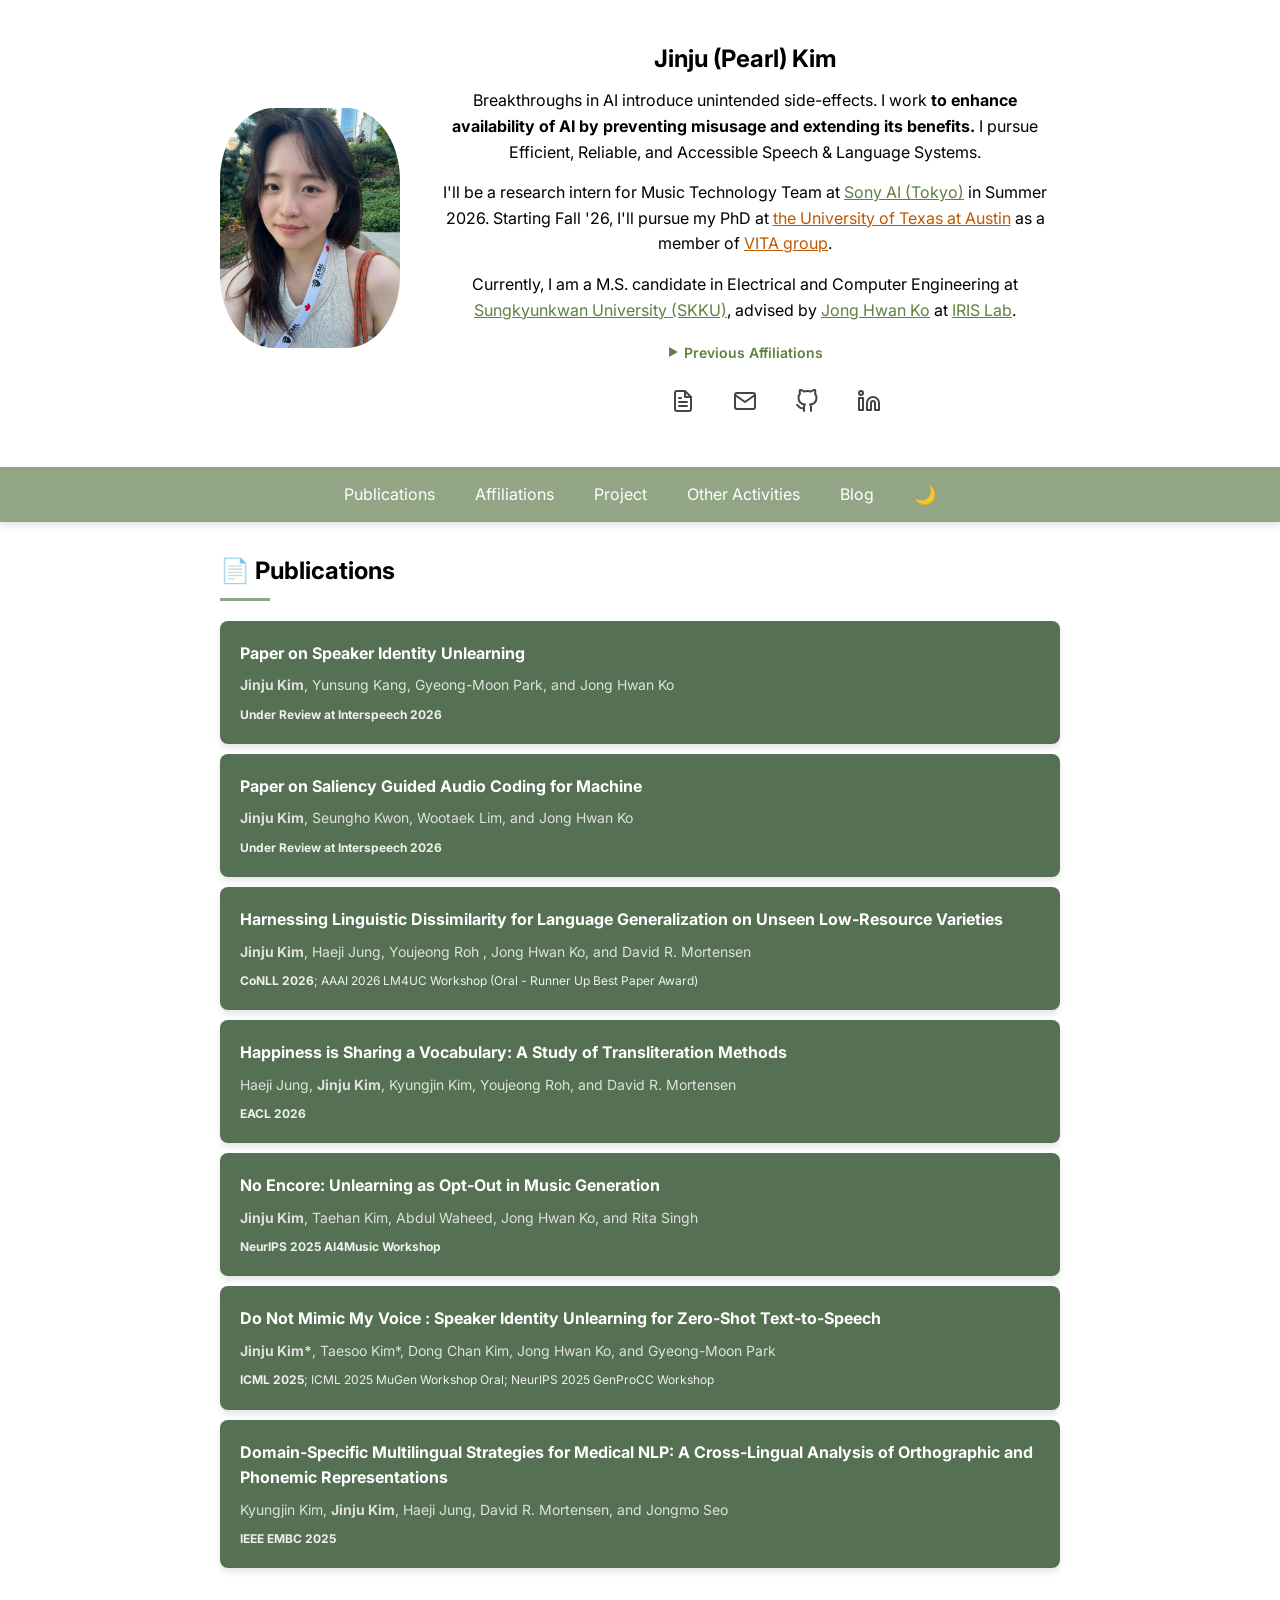
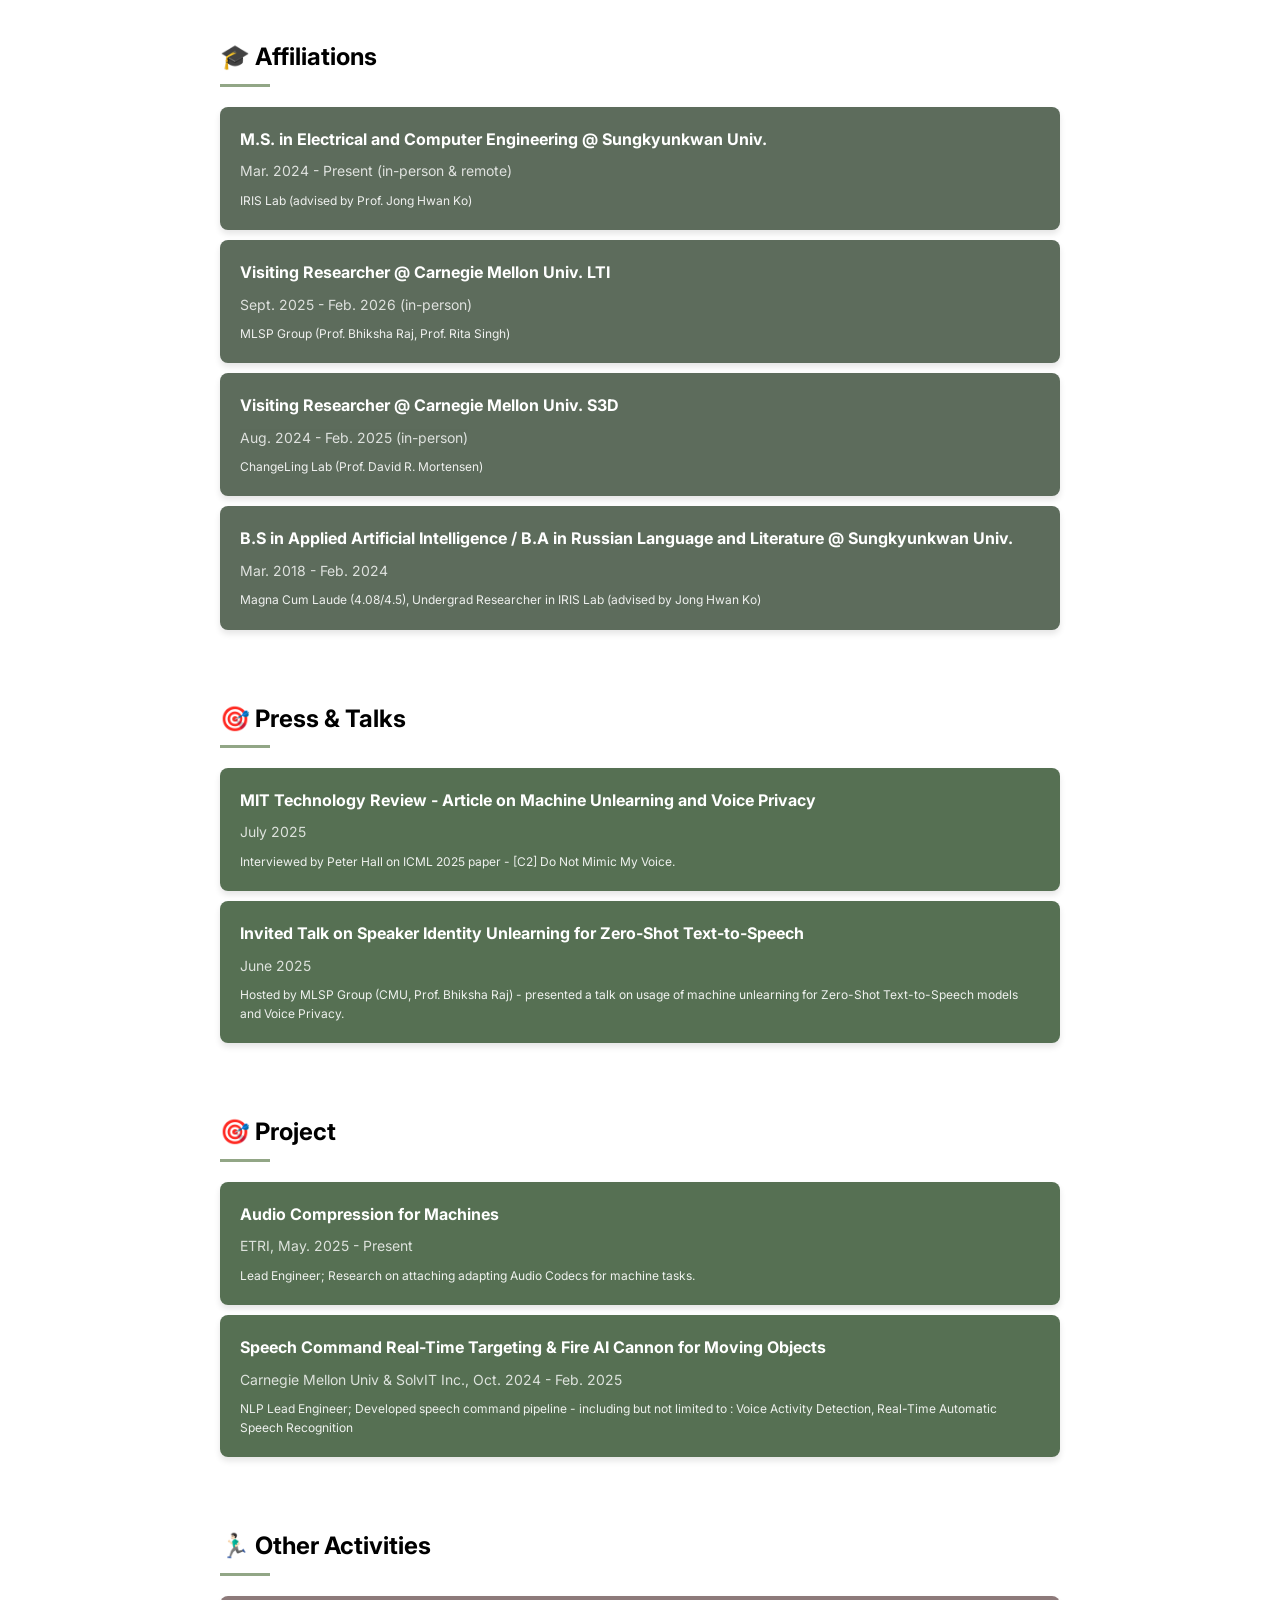
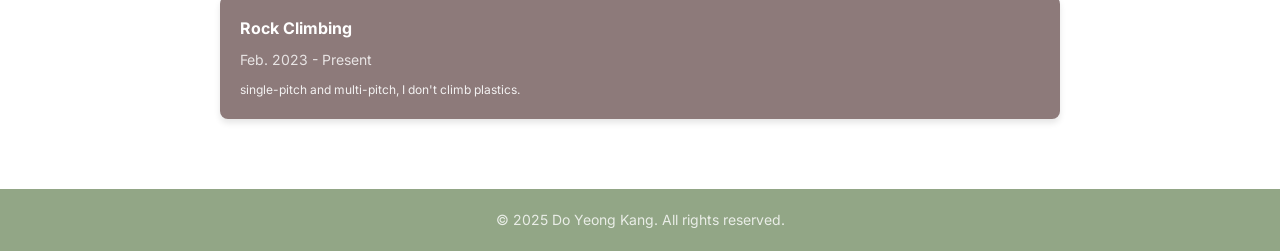
==== index.html @ 625f61c8 "Update index.html" ====
<!DOCTYPE html>
<html lang="en">
<head>
    <meta charset="UTF-8">
    <meta name="viewport" content="width=device-width, initial-scale=1.0">
    <title>Jinju (Pearl) Kim</title>
    <link rel="preconnect" href="https://fonts.googleapis.com">
    <link rel="preconnect" href="https://fonts.gstatic.com" crossorigin>
    <link href="https://fonts.googleapis.com/css2?family=Inter:wght@400;500;600;700&display=swap" rel="stylesheet">
    <style>
        :root {
            --navy: #92a686;  /* Lighter navy color */
            --light-navy: #0e330ab2;
            --lightest-navy: #8d6a2f;
            --edu-navy: #5d6c5c; /* Lighter color for education box */
            --activity-blue: #8d7a7a;  /* Different blue for Other Activities */
            --white: #ffffff;
            --black: #000000;
        }

        /* ── Dark mode overrides ── */
        body.dark {
            --white: #2d2d2c;
            --black: #e8e8e8;
            --light-navy: #c7dec4b2;
            --edu-navy: #92a686;
            --activity-blue: rgb(169, 153, 128);
        }

        body.dark .modal-content {
            background-color: #4e4a3f;
            color: #e8e8e8;
        }

        body.dark .modal-subtitle {
            color: #aaa;
        }

        body.dark .modal-body p,
        body.dark .modal-body ul,
        body.dark .modal-body li {
            color: #ccc;
        }

        body.dark .affiliations-detail p {
            color: #aaa;
        }

        body.dark .close-button {
            color: var(--navy);
        }

        body.dark .social-links a {
            color: #ccc;
        }

        /* toggle button */
        .dark-toggle {
            background: none;
            border: none;
            cursor: pointer;
            color: var(--white);
            display: flex;
            align-items: center;
            padding: 0;
            font-size: 18px;
            opacity: 0.9;
            transition: opacity 0.2s;
        }

        .dark-toggle:hover { opacity: 0.6; }

        * {
            margin: 0;
            padding: 0;
            box-sizing: border-box;
            font-family: 'Inter', 'Arial', sans-serif;
        }

        body {
            background-color: var(--white);
            color: var(--black);
            line-height: 1.6;
        }

        .container {
            max-width: 900px;
            margin: 0 auto;
            padding: 0 30px;
        }

        header {
            padding: 40px 0;
            text-align: center;
        }

        .navbar {
            background-color: var(--navy);
            position: sticky;
            top: 0;
            padding: 15px 0;
            z-index: 100;
            box-shadow: 0 4px 6px rgba(0, 0, 0, 0.1);
        }

        .navbar ul {
            display: flex;
            justify-content: center;
            align-items: center;
            list-style: none;
        }

        .navbar ul li {
            margin: 0 20px;
        }

        .navbar ul li a {
            color: var(--white);
            text-decoration: none;
            position: relative;
            transition: opacity 0.3s ease;
        }

        .navbar ul li a:hover {
            opacity: 0.8;
        }

        .navbar ul li a::after {
            content: '';
            position: absolute;
            width: 0;
            height: 2px;
            bottom: -5px;
            left: 0;
            background-color: var(--white);
            transition: width 0.3s ease;
        }

        .navbar ul li a:hover::after {
            width: 100%;
        }

        .profile {
            display: flex;
            align-items: center;
            margin-bottom: 10px;
            flex-wrap: wrap;
        }

        .highlight { color:#5E8040; font-weight:600; }

        .profile-image {
            width: 180px;
            height: 240px;
            border-radius: 30%;
            overflow: hidden;
            margin-right: 30px;
            flex-shrink: 0;
        }

        .profile-image img {
            width: 100%;
            height: 100%;
            object-fit: cover;
        }

        .profile-info {
            flex: 1;
            min-width: 300px;
            /* position: relative; */
        }

        .profile-info h1 {
            font-size: 24px;
            margin-bottom: 10px;
            color: var(--black);
        }

        /* TO: */
        .profile-info p {
            color: var(--black);
            margin-bottom: 15px;
        }

        /* ── Collapsible affiliations ── */
        .affiliations-toggle {
            display: inline-flex;
            align-items: center;
            gap: 6px;
            cursor: pointer;
            color: #5E8040;
            font-weight: 600;
            font-size: 14px;
            border: none;
            background: none;
            padding: 4px 0;
            margin-bottom: 8px;
            transition: opacity 0.2s ease;
        }

        .affiliations-toggle:hover {
            opacity: 0.7;
        }

        .affiliations-toggle .arrow {
            display: inline-block;
            font-size: 11px;
            transition: transform 0.3s ease;
        }

        .affiliations-toggle.open .arrow {
            transform: rotate(90deg);
        }

        .affiliations-detail {
            max-height: 0;
            overflow: hidden;
            transition: max-height 0.4s ease, opacity 0.3s ease;
            opacity: 0;
        }

        .affiliations-detail.open {
            max-height: 300px;
            opacity: 1;
        }

        .affiliations-detail p {
            font-size: 14px;
            color: #444;
            margin-bottom: 10px;
            padding-left: 2px;
            border-left: 3px solid var(--navy);
            padding-left: 12px;
        }

        .affiliations-detail a {
            color: #5E8040;
            text-decoration: underline;
        }

        .social-links {
            display: flex;
            gap: 20px;
            justify-content: center;
            margin-top: 12px;
        }

        .social-links a {
            color: #444;
            text-decoration: none;
            transition: all 0.2s ease;
            display: flex;
            align-items: center;
            justify-content: center;
            width: 32px;
            height: 32px;
            margin: 0 5px;
        }

        .social-links a:hover {
            color: var(--navy);
        }

        section {
            padding: 30px 0;
        }

        .section-title {
            font-size: 24px;
            margin-bottom: 30px;
            position: relative;
            text-align: left;
            color: var(--black);
        }

        .section-title::after {
            content: '';
            position: absolute;
            bottom: -10px;
            left: 3%;
            transform: translateX(-50%);
            width: 50px;
            height: 3px;
            background-color: var(--navy);
        }

        .card {
            background-color: var(--light-navy);
            border-radius: 8px;
            overflow: hidden;
            margin-bottom: 10px;
            box-shadow: 0 4px 6px rgba(0, 0, 0, 0.1);
        }

        /* Special color for Education card */
        #education .card {
            background-color: var(--edu-navy);
        }

        /* Special color for Other Activities cards */
        #activities .card {
            background-color: var(--activity-blue);
        }

        .card-content {
            padding: 20px;
            color: var(--white);
        }

        .card-title {
            font-size: 16px;
            margin-bottom: 8px;
        }

        .card-date {
            font-size: 14px;
            opacity: 0.8;
            margin-bottom: 8px;
        }

        .card-description {
            opacity: 0.9;
            font-size: 12px;
        }

        .clickable {
            cursor: pointer;
            transition: transform 0.3s ease;
        }

        .clickable:hover {
            transform: translateY(-3px);
        }

        /* Modal styles */
        .modal {
            display: none;
            position: fixed;
            top: 0;
            left: 0;
            width: 100%;
            height: 100%;
            background-color: rgba(0, 0, 0, 0.7);
            z-index: 1000;
            overflow-y: auto;
        }

        .modal-content {
            background-color: var(--white);
            margin: 50px auto;
            padding: 30px;
            width: 90%;
            max-width: 800px;
            border-radius: 8px;
            position: relative;
            color: var(--black);
            box-shadow: 0 10px 25px rgba(0, 0, 0, 0.2);
        }

        .close-button {
            position: absolute;
            top: 20px;
            right: 20px;
            font-size: 24px;
            color: var(--navy);
            background: none;
            border: none;
            cursor: pointer;
        }

        .modal-header {
            margin-bottom: 20px;
        }

        .modal-title {
            font-size: 20px;
            margin-bottom: 10px;
            color: var(--navy);
        }

        .modal-subtitle {
            color: var(--black);
            opacity: 0.7;
            font-size: 14px;
        }

        .modal-body {
            color: var(--black);
        }

        .modal-body h3 {
            color: var(--navy);
            margin: 20px 0 10px;
        }

        .modal-body p {
            margin-bottom: 15px;
        }

        .modal-body ul {
            margin-left: 20px;
            margin-bottom: 15px;
        }

        .modal-body a {
            color: var(--navy);
            text-decoration: underline;
        }

        .btn {
            display: inline-block;
            background-color: var(--navy);
            color: var(--white);
            padding: 8px 16px;
            margin-right: 10px;
            border-radius: 4px;
            text-decoration: none;
            transition: background-color 0.3s;
        }
        
        .btn:hover {
            background-color: var(--light-navy);
        }

        footer {
            background-color: var(--navy);
            padding: 20px 0;
            text-align: center;
            margin-top: 30px;
            color: var(--white);
        }

        .copyright {
            opacity: 0.8;
            font-size: 14px;
        }

        @media screen and (max-width: 768px) {
            .profile {
                flex-direction: column;
                align-items: center;
                text-align: center;
            }
            
            .profile-image {
                margin-right: 0;
                margin-bottom: 20px;
            }
            
            .social-links {
                position: static;
                margin-top: 15px;
            }
            
            .profile-info p {
                padding-bottom: 0;
            }
        }
    </style>
</head>
<body>
    <header>
        <div class="container">
            <div class="profile">
                <div class="profile-image">
                    <img src="images/profile_img.jpg" alt="Profile Photo">
                </div>
                <div class="profile-info">
                    <h1>Jinju (Pearl) Kim</h1>
                    
                    <p>
                        Breakthroughs in AI introduce unintended side-effects. I work <strong>to enhance availability of AI by preventing misusage and extending its benefits.</strong> I pursue Efficient, Reliable, and Accessible Speech & Language Systems. 
                    </p>
                    <p>
                        I'll be a research intern for Music Technology Team
                        at <a href="https://ai.sony/" target="_blank" style="color: #5E8040; text-decoration: underline;">Sony AI (Tokyo)</a> in Summer 2026.
                        Starting Fall '26, I'll pursue my PhD at <a href="https://www.utexas.edu/" target="_blank" style="color: #BF5700; text-decoration: underline;">the University of Texas at Austin</a> as a member of <a href="https://www.vita-group.space/" target="_blank" style="color: #BF5700; text-decoration: underline;">VITA group</a>.
                    </p>
                    <p>
                        Currently, I am a M.S. candidate in Electrical and Computer Engineering at
                        <a href="https://www.skku.edu/" target="_blank" style="color: #5E8040; text-decoration: underline;">Sungkyunkwan University (SKKU)</a>,
                        advised by <a href="https://iris.skku.edu/professor/" target="_blank" style="color: #5E8040; text-decoration: underline;">Jong Hwan Ko</a>
                        at <a href="https://iris.skku.edu/" target="_blank" style="color: #5E8040; text-decoration: underline;">IRIS Lab</a>.
                        
                    </p>

                    <!-- Collapsible previous affiliations -->
                    <button class="affiliations-toggle" onclick="toggleAffiliations()">
                        <span class="arrow">▶</span> Previous Affiliations
                    </button>
                    <div class="affiliations-detail" id="affiliations-detail">
                        <p>
                            I was a visiting researcher at <a href="https://www.lti.cs.cmu.edu/" target="_blank" style="color: #5E8040; text-decoration: underline;">Carnegie Mellon University (CMU) LTI</a> advised by <a href="https://www.lti.cs.cmu.edu/people/faculty/raj-bhiksha.html" target="_blank" style="color: #5E8040; text-decoration: underline;">Bhiksha Raj</a> and <a href="http://ayesha.lti.cs.cmu.edu/mlsp/people/rsingh/index.html" target="_blank" style="color: #5E8040; text-decoration: underline;">Rita Singh</a> with the <a href="https://cmu-mlsp.github.io/team/" target="_blank" style="color: #5E8040; text-decoration: underline;">MLSP Group</a>.
                            I have also collaborated with <a href="https://www.cs.cmu.edu/~dmortens/" target="_blank" style="color: #5E8040; text-decoration: underline;"> David R. Mortensen.
                        </p>
                    </div>


                    <!-- <p>Hello, I am a visiting researcher at <a href="https://www.lti.cs.cmu.edu/" target="_blank" style="color: #5E8040; text-decoration: underline;">Carnegie Mellon University (CMU) LTI</a> advised by <a href="https://www.lti.cs.cmu.edu/people/faculty/raj-bhiksha.html" target="_blank" style="color: #5E8040; text-decoration: underline;">Bhiksha Raj</a> and <a href="http://ayesha.lti.cs.cmu.edu/mlsp/people/rsingh/index.html" target="_blank" style="color: #5E8040; text-decoration: underline;">Rita Singh</a> with the <a href="https://cmu-mlsp.github.io/team/" target="_blank" style="color: #5E8040; text-decoration: underline;">MLSP Group</a>.
                        I'm also an M.S. candidate in Electrical and Computer Engineering at Sungkyunkwan University (SKKU), advised by <a href="https://iris.skku.edu/professor/" target="_blank" style="color: #5E8040; text-decoration: underline;">Jong Hwan Ko</a> at <a href="https://iris.skku.edu/" target="_blank" style="color: #5E8040; text-decoration: underline;">IRIS Lab</a>.
                    </p>
                    <p>
                        Breakthroughs in AI introduce unintended side-effects. I enter the stage here, <strong>to enhance availability of AI by preventing misusage and extending its benefits for under-served communities.</strong> I pursue Efficient, Reliable, and Accessible Speech & Language Systems.
                        Feel free to contact me for collaborative works. -->
                        <!-- to respect and reflect human diversity -->
                    <!-- </p> -->
                    <div class="social-links">
                        <a href="/files/JinjuKim_CV_Jan.pdf" title="CV">
                            <svg xmlns="http://www.w3.org/2000/svg" width="24" height="24" viewBox="0 0 24 24" fill="none" stroke="currentColor" stroke-width="2" stroke-linecap="round" stroke-linejoin="round"><path d="M14 2H6a2 2 0 0 0-2 2v16a2 2 0 0 0 2 2h12a2 2 0 0 0 2-2V8z"></path><polyline points="14 2 14 8 20 8"></polyline><line x1="16" y1="13" x2="8" y2="13"></line><line x1="16" y1="17" x2="8" y2="17"></line><polyline points="10 9 9 9 8 9"></polyline></svg>
                        </a>
                        <a href="mailto:perla0328@g.skku.edu" title="Email">
                            <svg xmlns="http://www.w3.org/2000/svg" width="24" height="24" viewBox="0 0 24 24" fill="none" stroke="currentColor" stroke-width="2" stroke-linecap="round" stroke-linejoin="round"><path d="M4 4h16c1.1 0 2 .9 2 2v12c0 1.1-.9 2-2 2H4c-1.1 0-2-.9-2-2V6c0-1.1.9-2 2-2z"></path><polyline points="22,6 12,13 2,6"></polyline></svg>
                        </a>
                        <a href="https://github.com/mokcho" title="GitHub">
                            <svg xmlns="http://www.w3.org/2000/svg" width="24" height="24" viewBox="0 0 24 24" fill="none" stroke="currentColor" stroke-width="2" stroke-linecap="round" stroke-linejoin="round"><path d="M9 19c-5 1.5-5-2.5-7-3m14 6v-3.87a3.37 3.37 0 0 0-.94-2.61c3.14-.35 6.44-1.54 6.44-7A5.44 5.44 0 0 0 20 4.77 5.07 5.07 0 0 0 19.91 1S18.73.65 16 2.48a13.38 13.38 0 0 0-7 0C6.27.65 5.09 1 5.09 1A5.07 5.07 0 0 0 5 4.77a5.44 5.44 0 0 0-1.5 3.78c0 5.42 3.3 6.61 6.44 7A3.37 3.37 0 0 0 9 18.13V22"></path></svg>
                        </a>
                        <a href="https://www.linkedin.com/in/perla0328/" title="LinkedIn">
                            <svg xmlns="http://www.w3.org/2000/svg" width="24" height="24" viewBox="0 0 24 24" fill="none" stroke="currentColor" stroke-width="2" stroke-linecap="round" stroke-linejoin="round"><path d="M16 8a6 6 0 0 1 6 6v7h-4v-7a2 2 0 0 0-2-2 2 2 0 0 0-2 2v7h-4v-7a6 6 0 0 1 6-6z"></path><rect x="2" y="9" width="4" height="12"></rect><circle cx="4" cy="4" r="2"></circle></svg>
                        </a>
                    </div>
                </div>
            </div>
        </div>
    </header>

    <script>
        function toggleAffiliations() {
            const detail = document.getElementById('affiliations-detail');
            const toggle = document.querySelector('.affiliations-toggle');
            detail.classList.toggle('open');
            toggle.classList.toggle('open');
        }
    </script>

    <nav class="navbar">
        <div class="container">
            <ul>
                <li><a href="#publication">Publications</a></li>
                <li><a href="#education">Affiliations</a></li>
                <li><a href="#project">Project</a></li>
                <li><a href="#activities">Other Activities</a></li>
                <li><a href="blog/index.html">Blog</a></li>
                <li>
                    <button class="dark-toggle" id="dark-toggle" title="Toggle dark mode" onclick="toggleDark()">🌙</button>
                </li>
            </ul>
        </div>
    </nav>

    <section id="publication">
        <div class="container">
            <h2 class="section-title">📄 Publications</h2>
            <div class="card clickable" onclick="openModal('pub7')">
                <div class="card-content">
                    <h3 class="card-title">Paper on Speaker Identity Unlearning</h3>
                    <div class="card-date"><strong>Jinju Kim</strong>, Yunsung Kang, Gyeong-Moon Park, and Jong Hwan Ko</div>
                    <p class="card-description"><strong>Under Review at Interspeech 2026</strong></p>
                </div>
            </div>

            <div class="card clickable" onclick="openModal('pub6')">
                <div class="card-content">
                    <h3 class="card-title">Paper on Saliency Guided Audio Coding for Machine</h3>
                    <div class="card-date"><strong>Jinju Kim</strong>, Seungho Kwon, Wootaek Lim, and Jong Hwan Ko</div>
                    <p class="card-description"><strong>Under Review at Interspeech 2026</strong></p>
                </div>
            </div>
            <div class="card clickable" onclick="openModal('pub4')">
                <div class="card-content">
                    <h3 class="card-title">Harnessing Linguistic Dissimilarity for Language Generalization on Unseen Low-Resource Varieties</h3>
                    <div class="card-date"><strong>Jinju Kim</strong>, Haeji Jung, Youjeong Roh , Jong Hwan Ko, and David R. Mortensen</div>
                    <p class="card-description"><strong>CoNLL 2026</strong>; AAAI 2026 LM4UC Workshop (Oral - Runner Up Best Paper Award)</p>
                </div>
            </div>
            <div class="card clickable" onclick="openModal('pub3')">
                <div class="card-content">
                    <h3 class="card-title">Happiness is Sharing a Vocabulary: A Study of Transliteration Methods</h3>
                    <div class="card-date">Haeji Jung, <strong>Jinju Kim</strong>, Kyungjin Kim, Youjeong Roh, and David R. Mortensen</div>
                    <p class="card-description"><strong>EACL 2026</strong></p>
                </div>
            </div>
            <div class="card clickable" onclick="openModal('pub5')">
                <div class="card-content">
                    <h3 class="card-title">No Encore: Unlearning as Opt-Out in Music Generation</h3>
                    <div class="card-date"><strong>Jinju Kim</strong>, Taehan Kim, Abdul Waheed, Jong Hwan Ko, and Rita Singh</div>
                    <p class="card-description"><strong>NeurIPS 2025 AI4Music Workshop</strong></p>
                    <!-- <p class="card-description">Work on investigating machine unlearning for text-to-music generation as a mechanism for opt-out, aimed at protecting against unauthorized exploitation in music AI.</p> -->
                </div>
            </div>
            <div class="card clickable" onclick="openModal('pub2')">
                <div class="card-content">
                    <h3 class="card-title">Do Not Mimic My Voice : Speaker Identity Unlearning for Zero-Shot Text-to-Speech</h3>
                    <div class="card-date"><strong>Jinju Kim*</strong>, Taesoo Kim*, Dong Chan Kim, Jong Hwan Ko, and Gyeong-Moon Park</div>
                    <p class="card-description"><strong>ICML 2025</strong>; ICML 2025 MuGen Workshop Oral; NeurIPS 2025 GenProCC Workshop</p>
                    <!-- <p class="card-description">First work on applying Machine Unlearning to Speech Synthesis - defined Speaker Identity Unlearning,  -->
                        <!-- proposed novel framework and metric : Teacher-Guided Unlerning and spk-ZRF with extensive experiments.</p> -->
                </div>
            </div>
            <div class="card clickable" onclick="openModal('pub1')">
                <div class="card-content">
                    <h3 class="card-title">Domain-Specific Multilingual Strategies for Medical NLP: A Cross-Lingual Analysis of Orthographic and Phonemic Representations</h3>
                    <div class="card-date">Kyungjin Kim, <strong>Jinju Kim</strong>, Haeji Jung, David R. Mortensen, and Jongmo Seo</div>
                    <p class="card-description"><strong>IEEE EMBC 2025</strong></p>
                    <!-- <p class="card-description">Analysis on different phonemic representations on Multilingual NLP</p> -->
                </div>
            </div>
        </div>

    </section>

    <section id="education">
        <div class="container">
            <h2 class="section-title">🎓 Affiliations</h2>
            <div class="card">
                <div class="card-content">
                    <h3 class="card-title">M.S. in Electrical and Computer Engineering @ Sungkyunkwan Univ.</h3>
                    <div class="card-date">Mar. 2024 - Present (in-person & remote)</div>
                    <p class="card-description">IRIS Lab (advised by Prof. Jong Hwan Ko)</p>
                </div>
            </div>
            <div class="card">
                <div class="card-content">
                    <h3 class="card-title">Visiting Researcher @ Carnegie Mellon Univ. LTI</h3>
                    <div class="card-date">Sept. 2025 - Feb. 2026 (in-person)</div>
                    <p class="card-description">MLSP Group (Prof. Bhiksha Raj, Prof. Rita Singh)</p>
                </div>
            </div>
            <div class="card">
                <div class="card-content">
                    <h3 class="card-title">Visiting Researcher @ Carnegie Mellon Univ. S3D</h3>
                    <div class="card-date">Aug. 2024 - Feb. 2025 (in-person)</div>
                    <p class="card-description">ChangeLing Lab (Prof. David R. Mortensen)</p>
                </div>
            </div>
            <div class="card">
                <div class="card-content">
                    <h3 class="card-title">B.S in Applied Artificial Intelligence / B.A in Russian Language and Literature @ Sungkyunkwan Univ.</h3>
                    <div class="card-date">Mar. 2018 - Feb. 2024</div>
                    <p class="card-description">Magna Cum Laude (4.08/4.5), Undergrad Researcher in IRIS Lab (advised by Jong Hwan Ko)</p>
                </div>
            </div>
        </div>
    </section>

        <section id="press">
        <div class="container">
            <h2 class="section-title">🎯 Press & Talks</h2>
            <div class="card clickable" onclick="openModal('press1')">
                <div class="card-content">
                    <h3 class="card-title">MIT Technology Review - Article on Machine Unlearning and Voice Privacy</h3>
                    <div class="card-date">July 2025</div>
                    <p class="card-description">Interviewed by Peter Hall on ICML 2025 paper - [C2] Do Not Mimic My Voice.</p>
                </div>
            </div>
            <div class="card clickable" onclick="openModal('talk1')">
                <div class="card-content">
                    <h3 class="card-title">Invited Talk on Speaker Identity Unlearning for Zero-Shot Text-to-Speech</h3>
                    <div class="card-date">June 2025</div>
                    <p class="card-description">Hosted by MLSP Group (CMU, Prof. Bhiksha Raj) - presented a talk on usage of machine unlearning for Zero-Shot Text-to-Speech models and Voice Privacy.</p>
                </div>
            </div>
        </div>
    </section>
    

    <section id="project">
        <div class="container">
            <h2 class="section-title">🎯 Project</h2>
            <div class="card clickable" onclick="openModal('proj2')">
                <div class="card-content">
                    <h3 class="card-title">Audio Compression for Machines</h3>
                    <div class="card-date">ETRI, May. 2025 - Present</div>
                    <p class="card-description">Lead Engineer; Research on attaching adapting Audio Codecs for machine tasks.</p>
                </div>
            </div>
            <div class="card clickable" onclick="openModal('proj1')">
                <div class="card-content">
                    <h3 class="card-title">Speech Command Real-Time Targeting & Fire AI Cannon for Moving Objects</h3>
                    <div class="card-date">Carnegie Mellon Univ & SolvIT Inc., Oct. 2024 - Feb. 2025</div>
                    <p class="card-description">NLP Lead Engineer; Developed speech command pipeline - including but not limited to : Voice Activity Detection, Real-Time Automatic Speech Recognition</p>
                </div>
            </div>
        </div>
    </section>

    <section id="activities">
        <div class="container">
            <h2 class="section-title">🏃🏻‍♂️ Other Activities</h2>
            <div class="card">
                <div class="card-content">
                    <h3 class="card-title">Rock Climbing</h3>
                    <div class="card-date">Feb. 2023 - Present</div>
                    <p class="card-description">single-pitch and multi-pitch, I don't climb plastics.</p>
                </div>
            </div>
        </div>
    </section>

    <!-- Modal windows for details -->
    <div id="pub7Modal" class="modal">
        <div class="modal-content">
            <button class="close-button" onclick="closeModal('pub7')">×</button>
            <div class="modal-header">
                <h2 class="modal-title">(Under Review)</h2>
                <div class="modal-subtitle">Under Review</div>
            </div>
            <div class="modal-body">
                <h3>Authors</h3>
                <p><span class="highlight">Jinju Kim</span>, Yunsung Kang, Gyeong-Moon Park, Jong Hwan Ko</p>
                
                <h3>Abstract</h3>
                <p>to be updated</p>
                <h3>Keywords</h3>
                <p>to be updated</p>
                
                <!-- <h3>Links</h3>
                <p>
                    <a href="https://openreview.net/forum?id=FQFuCu24D6#discussion" target="_blank">OpenReview (AAAI LM4UC Oral)</a> |
                </p> -->
            </div>
        </div>
    </div>
     <div id="pub6Modal" class="modal">
        <div class="modal-content">
            <button class="close-button" onclick="closeModal('pub6')">×</button>
            <div class="modal-header">
                <h2 class="modal-title">(Under Review)</h2>
                <div class="modal-subtitle">Under Review</div>
            </div>
            <div class="modal-body">
                <h3>Authors</h3>
                <p><span class="highlight">Jinju Kim</span>, Seungho Kwon, Wootaek Lim, Jong Hwan Ko</p>
                
                <h3>Abstract</h3>
                <p>to be updated</p>
                <h3>Keywords</h3>
                <p>to be updated</p>
                
                <!-- <h3>Links</h3>
                <p>
                    <a href="https://openreview.net/forum?id=FQFuCu24D6#discussion" target="_blank">OpenReview (AAAI LM4UC Oral)</a> |
                </p> -->
            </div>
        </div>
    </div>
    <div id="pub4Modal" class="modal">
        <div class="modal-content">
            <button class="close-button" onclick="closeModal('pub4')">×</button>
            <div class="modal-header">
                <h2 class="modal-title">Harnessing Linguistic Dissimilarity for Language Generalization on Unseen Low-Resource Varieties</h2>
                <div class="modal-subtitle">Under Review, AAAI 2026 LM4UC (Oral, Runner up Best Paper Award)</div>
            </div>
            <div class="modal-body">
                <h3>Authors</h3>
                <p><span class="highlight">Jinju Kim</span>, Haeji Jung, Youjeong Roh, Jong Hwan Ko, and David R. Mortensen</p>
                
                <h3>Abstract</h3>
                <p>Despite the fact that much communication takes place in them, low-resource language varieties used in specific regions or by specific groups remain neglected in the development of Multilingual Language Models. A great deal of cross-lingual research focuses on inter-lingual language transfer which strives to align allied varieties and minimize differences between them. However, for low-resource varieties, linguistic dissimilarity is also an important cue allowing generalization to unseen varieties. Unlike prior approaches, we propose a two-stage Language Generalization framework that focuses on capturing variety-specific cues while also exploiting rich overlap offered by high-resource source variety. First, we propose TOPPing, a source-selection method specifically designed for low-resource varieties. Second, we suggest a lightweight VAÇAÍ-Bowl architecture that learns variety-specific attributes with one branch while a parallel branch captures variety-invariant attributes using adversarial training. We evaluate our framework on structural prediction tasks as proxy for performance on other downstream tasks. Using VAÇAÍ-Bowl with TOPPing yields an average 54.62% improvement in the dependency parsing task, which serves as a proxy for performance on other downstream tasks across 10 low-resource varieties.</p>

                <h3>Keywords</h3>
                <p>to be updated</p>
                
                <h3>Links</h3>
                <p>
                    <a href="https://openreview.net/forum?id=FQFuCu24D6#discussion" target="_blank">OpenReview (AAAI LM4UC Oral)</a> |
                </p>
            </div>
        </div>
    </div>
    <div id="pub3Modal" class="modal">
        <div class="modal-content">
            <button class="close-button" onclick="closeModal('pub3')">×</button>
            <div class="modal-header">
                <h2 class="modal-title">Happiness is Sharing a Vocabulary: A Study of Transliteration Methods</h2>
                <div class="modal-subtitle">EACL 2026</div>
            </div>
            <div class="modal-body">
                <h3>Authors</h3>
                <p>Haeji Jung, <span class="highlight">Jinju Kim</span>, Kyungjin Kim, Youjeong Roh, and David R. Mortensen</p>
                
                <h3>Abstract</h3>
                <p>Transliteration has emerged as a promising means to bridge the gap between various languages in multilingual NLP, showing promising results especially for languages using nonLatin scripts. We investigate the degree to which shared script, overlapping token vocabularies, and shared phonology contribute to performance of multilingual models. To this end, we conduct controlled experiments using three kinds of transliteration (romanization, phonemic transcription, and substitution ciphers) as well as orthography. We evaluate each model on two downstream tasks—named entity recognition (NER) and natural language inference (NLI)—and find that romanization significantly outperforms other input types in 7 out of 8 evaluation settings, largely consistent with our hypothesis that it is the most effective approach. We further analyze how each factor contributed to the success, and suggest that having longer (subword) tokens shared with pre-trained languages leads to better utilization of the model</p>

                <h3>Keywords</h3>
                <p>Transliteration, Tokens, Phonemics</p>
                
                <h3>Links</h3>
                <p>
                    <a href="https://arxiv.org/abs/2510.10827" target="_blank">arxiv</a> |
                </p>
            </div>
        </div>
    </div>

        <div id="pub2Modal" class="modal">
        <div class="modal-content">
            <button class="close-button" onclick="closeModal('pub2')">×</button>
            <div class="modal-header">
                <h2 class="modal-title">Do Not Mimic My Voice : Speaker Identity Unlearning for Zero-Shot Text-to-Speech</h2>
                <div class="modal-subtitle">ICML 2025</div>
            </div>
            <div class="modal-body">
                <h3>Authors</h3>
                <p><span class="highlight">Jinju Kim*</span>, Taesoo Kim*, Dong Chan Kim, Jong Hwan Ko, and Gyeong-Moon Park</p>
                
                <h3>Abstract</h3>
                <p>The rapid advancement of Zero-Shot Text-to-Speech (ZS-TTS) technology has enabled high-fidelity voice synthesis from minimal audio cues, raising significant privacy and ethical concerns. Despite the threats to voice privacy, research to selectively remove the knowledge to replicate unwanted individual voices from pre-trained model parameters has not been explored. In this paper, we address the new challenge of speaker identity unlearning for ZS-TTS systems. To meet this goal, we propose the first machine unlearning frameworks for ZS-TTS, especially Teacher-Guided Unlearning (TGU), designed to ensure the model forgets designated speaker identities while retaining its ability to generate accurate speech for other speakers. Our proposed methods incorporate randomness to prevent consistent replication of forget speakers' voices, assuring unlearned identities remain untraceable. Additionally, we propose a new evaluation metric, speaker-Zero Retrain Forgetting (spk-ZRF). This assesses the model's ability to disregard prompts associated with forgotten speakers, effectively neutralizing its knowledge of these voices. The experiments conducted on the state-of-the-art model demonstrate that TGU prevents the model from replicating forget speakers' voices while maintaining high quality for other speakers.The demo is available at https://speechunlearn.github.io/ .</p>
                
                <h3>Keywords</h3>
                <p>Machine Unlearning, Generative Unlearning, Voice Privacy, Zero-Shot Text-to-Speech</p>
                
                <h3>Links</h3>
                <p>
                    <a href="https://openreview.net/forum?id=1EgFJDjodU" target="_blank">Openreview (ICML Main)</a> |
                    <a href="https://openreview.net/forum?id=m7mc0xQi1y&nesting=2&sort=date-desc" target="_blank">Openreview (ICML X MuGen)</a> |
                    <a href="https://icml.cc/virtual/2025/poster/46647" target="_blank">conference</a> | 
                    <a href="https://icml.cc/media/PosterPDFs/ICML%202025/46647.png?t=1752158965.3367517" target="_blank">poster</a> |
                    <a href="https://github.com/mokcho/spk_id_unlearn_icml2025" target="_blank">github</a>
                </p>
            </div>
        </div>
    </div>

    <div id="pub5Modal" class="modal">
        <div class="modal-content">
            <button class="close-button" onclick="closeModal('pub5')">×</button>
            <div class="modal-header">
                <h2 class="modal-title">No Encore: Unlearning as Opt-Out in Music Generation</h2>
                <div class="modal-subtitle">NeurIPS 2025 AI4Music Workshop</div>
            </div>
            <div class="modal-body">
                <h3>Authors</h3>
                <p><span class="highlight">Jinju Kim</span>, Taehan Kim, Abdul Waheed, Jong Hwan Ko, and Rita Singh</p>
                
                <h3>Abstract</h3>
                <p>AI music generation is rapidly emerging in the creative industries, enabling intuitive music generation from textual descriptions. However, these systems pose risks in exploitation of copyrighted creations, raising ethical and legal concerns. In this paper, we present preliminary results on the first application of machine unlearning techniques from an ongoing research to prevent inadvertent usage of creative content. Particularly, we explore existing methods in machine unlearning to a pre-trained Text-to-Music (TTM) baseline and analyze their efficacy in unlearning pre-trained datasets without harming model performance. Through our experiments, we provide insights into the challenges of applying unlearning in music generation, offering a foundational analysis for future works on application of unlearning for music generative AI models.</p>
                
                <h3>Keywords</h3>
                <p>Machine Unlearning, Generative Unlearning, Music Generation, Text-to-Music</p>
                
                <h3>Links</h3>
                <p>
                    <a href="https://arxiv.org/abs/2509.06277" target="_blank">preprint</a>
                </p>
            </div>
        </div>
    </div>

    <div id="pub1Modal" class="modal">
        <div class="modal-content">
            <button class="close-button" onclick="closeModal('pub1')">×</button>
            <div class="modal-header">
                <h2 class="modal-title">Domain-Specific Multilingual Strategies for Medical NLP: A Cross-Lingual Analysis of Orthographic and Phonemic Representations</h2>
                <div class="modal-subtitle">IEEE EMBC 2025</div>
            </div>
            <div class="modal-body">
                <h3>Authors</h3>
                <p>Kyungjin Kim, <span class="highlight">Jinju Kim</span>, Haeji Jung, David R Mortensen, Jongmo Seo</p>
                
                <h3>Abstract</h3>
                <p>Medical natural language processing (NLP) has greatly benefited from the increasing availability of electronic health records (EHRs) across multiple languages. However, most available resources are heavily biased toward English, restricting the development of non-English medical NLP models and limiting their broader adoption in healthcare AI.
                    In general domain NLP, monolingual models trained on high-resource European languages often outperform multilingual models. 
                    However, this paper takes a domain-specific perspective, highlighting the unique linguistic characteristics of medical terminology. Using a diverse corpus of medical texts in English, Italian, Spanish, and French, we pretrain RoBERTa-based models in both monolingual and multilingual settings. 
                    Contrary to conventional NLP trends, our results suggest that multilingual training enhances cross-lingual knowledge transfer and can even outperform monolingual models in medical domains. Through a comparative analysis of orthographic and phonemic representations, we find evidence suggesting that the strong Latin roots of medical terminology may facilitate effective knowledge sharing among languages with similar scripts.
                    These findings indicate that orthographically focused multilingual strategies could provide a more robust framework for modeling specialized medical terminology. In particular, multilingual training that capitalizes on script similarities appears to enable richer information utilization, which may contribute to improved medical NLP performance across languages.</p>
                
                <h3>Keywords</h3>
                <p>Phonemic Representations, NLP, Multilingual Models, Medical AI</p>
                
                <h3>Links</h3>
                <p>
                    <a href="files/C1_EMBC/paper.pdf" target="_blank">Paper</a> 
                </p>
            </div>
        </div>
    </div>

    <!-- <div id="proj1Modal" class="modal">
        <div class="modal-content">
            <button class="close-button" onclick="closeModal('proj1')">×</button>
            <div class="modal-header">
                <h2 class="modal-title">1st SKKU Autonomous Driving SW Competition (3rd place)</h2>
                <div class="modal-subtitle">Mar. 2023 - Aug. 2023</div>
            </div>
            <div class="modal-body">
                <h3>Project Overview</h3>
                <p>Participated in an autonomous driving competition using children's electric cars equipped with 2D lidar, cameras, and ultrasonic sensors to complete three missions:</p>
                <ul>
                    <li>Mission 1: Autonomous driving on a track for 2 laps</li>
                    <li>Mission 2: Obstacle avoidance and traffic light detection</li>
                    <li>Mission 3: Parking between two randomly parked vehicles</li>
                </ul>
                
                <h3>My Contributions</h3>
                <ul>
                    <li><strong>Vehicle Steering Angle Exploration:</strong> Experimentally determined the relationship between motor speed and steering, converting analog angles to digital values for use as parameters</li>
                    <li><strong>2D Lidar Sensor Implementation:</strong> Used lidar sensors for obstacle detection and triangulation to identify parking spaces without collisions (achieved highest score among participating teams!)</li>
                </ul>
                
                <h3>Results</h3>
                <p>Secured 3rd place in the competition with particularly strong performance in the parking mission.</p>
                
                <h3>Links</h3>
                <p><a href="https://www.youtube.com/live/g6M9_985Jl4?si=ek94oLn6wSLZp_2u&t=15060" target="_blank">Competition Video (4:11:00~4:17:00)</a></p>
            </div>
        </div>
    </div> -->

    <!-- <div id="proj2Modal" class="modal">
        <div class="modal-content">
            <button class="close-button" onclick="closeModal('proj2')">×</button>
            <div class="modal-header">
                <h2 class="modal-title">Cross-disciplinary Research Award (2nd place)</h2>
                <div class="modal-subtitle">2023</div>
            </div>
            <div class="modal-body">
                <h3>Project Overview</h3>
                <p>Conducted collaborative research with students from various disciplines including Mathematics, Electronics and Electrical Engineering, and Mechanical Engineering.</p>
                
                <h3>Research Topic</h3>
                <p>Optimization of Training for Once-for-All-Networks:</p>
                <ul>
                    <li>Shared a single BatchNorm layer across all bit precision levels to maintain accuracy while reducing training time</li>
                    <li>Analyzed the impact of Quantization Aware Training (QAT) on weights, confirming different output distributions before and after quantization</li>
                    <li>Implemented Weight Bias Correction to maintain consistent output distribution</li>
                    <li>Achieved 20% reduction in overall training time while maintaining accuracy</li>
                </ul>
                
                <h3>My Contributions</h3>
                <ul>
                    <li>Provided mathematical background for convolution operations between distributions and bias correction</li>
                </ul>
                
                <h3>Links</h3>
                <p><a href="https://www.skku.edu/skku/campus/skk_comm/news.do?mode=view&articleNo=118941" target="_blank">SKKU News Article</a></p>
            </div>
        </div>
    </div> -->

    <footer>
        <div class="container">
            <p class="copyright">© 2025 Do Yeong Kang. All rights reserved.</p>
        </div>
    </footer>

    <script>
        // Open modal
        function openModal(id) {
            document.getElementById(id + 'Modal').style.display = 'block';
            document.body.style.overflow = 'hidden'; // Prevent background scrolling
        }

        // Close modal
        function closeModal(id) {
            document.getElementById(id + 'Modal').style.display = 'none';
            document.body.style.overflow = 'auto'; // Allow background scrolling
        }

        // Smooth scrolling
        document.querySelectorAll('a[href^="#"]').forEach(anchor => {
            anchor.addEventListener('click', function(e) {
                e.preventDefault();
                document.querySelector(this.getAttribute('href')).scrollIntoView({
                    behavior: 'smooth'
                });
            });
        });

        // Close modal when clicking outside
        window.onclick = function(event) {
            if (event.target.classList.contains('modal')) {
                event.target.style.display = 'none';
                document.body.style.overflow = 'auto';
            }
        }

        // Dark mode
        const btn = document.getElementById('dark-toggle');
        function applyDark(on) {
            document.body.classList.toggle('dark', on);
            btn.textContent = on ? '☀️' : '🌙';
        }
        function toggleDark() {
            const on = !document.body.classList.contains('dark');
            localStorage.setItem('darkMode', on);
            applyDark(on);
        }
        // Restore preference on load
        applyDark(localStorage.getItem('darkMode') === 'true');
    </script>
</body>
</html>
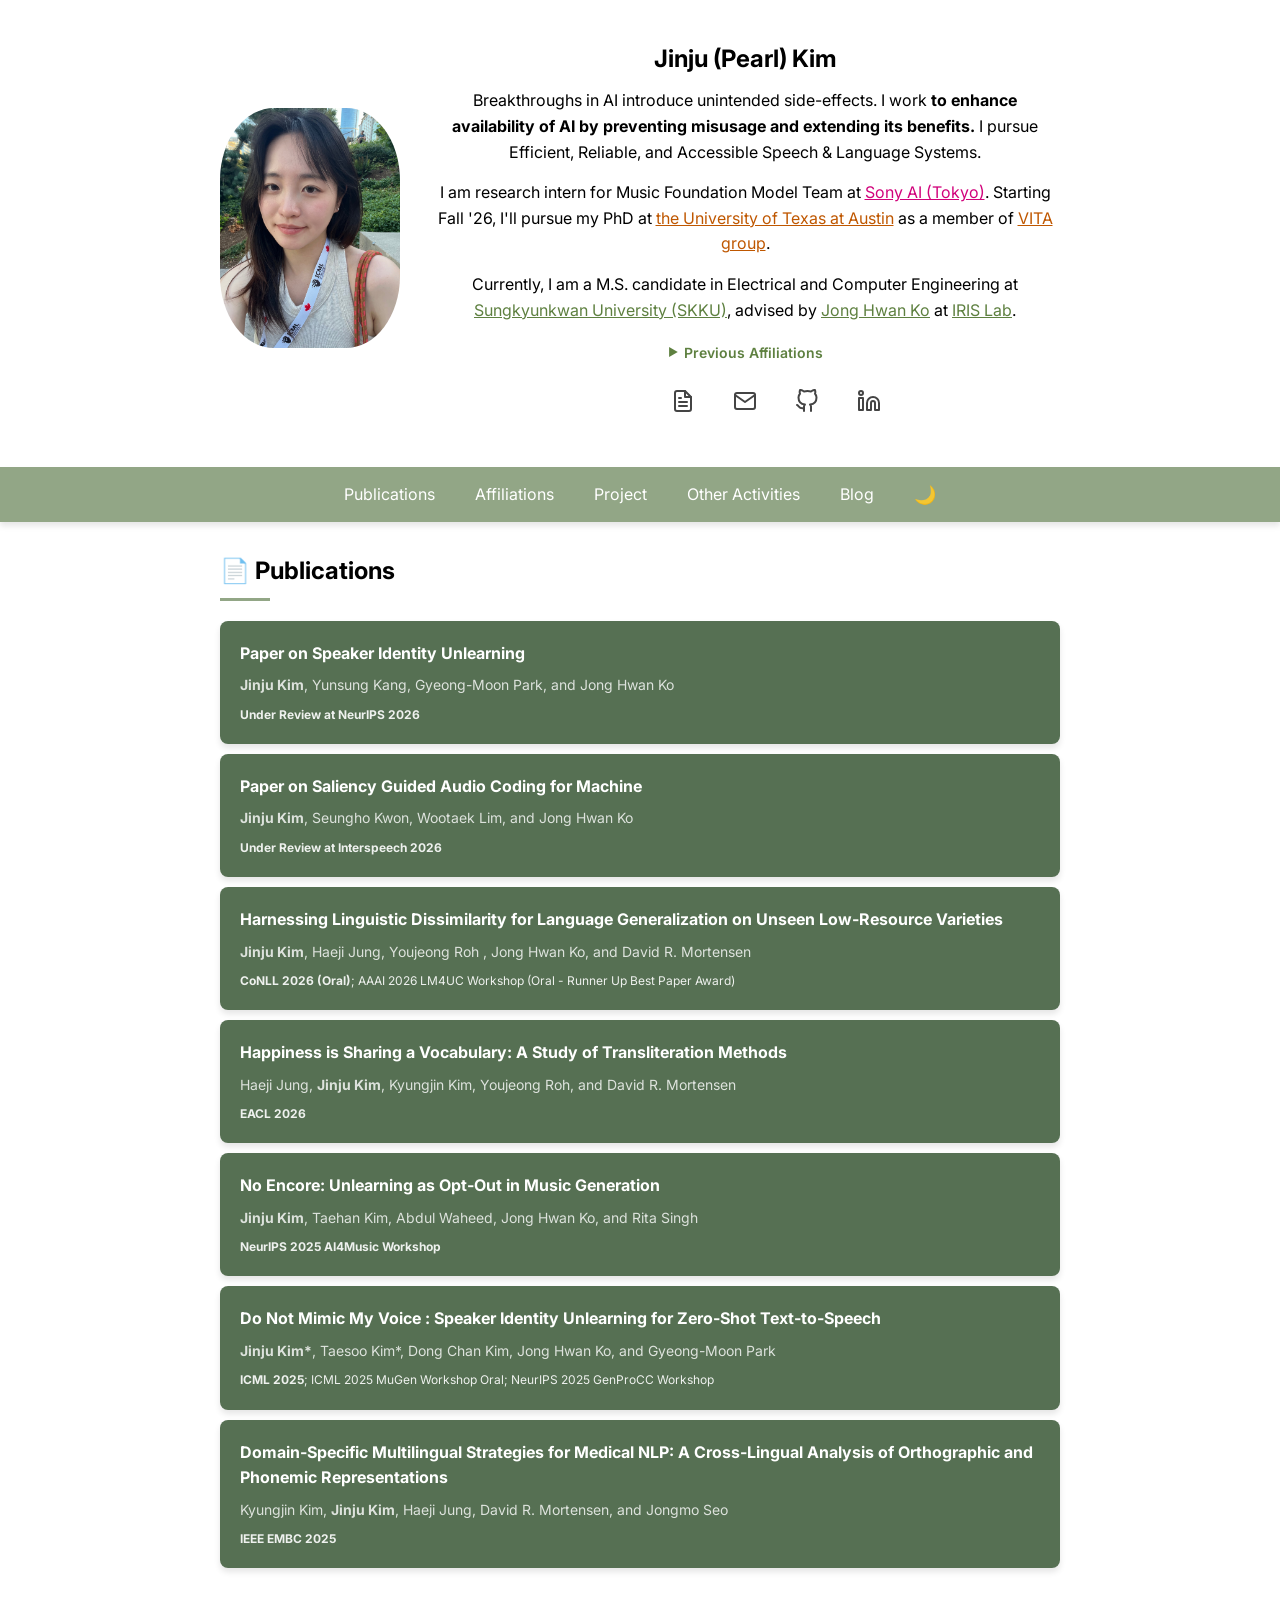
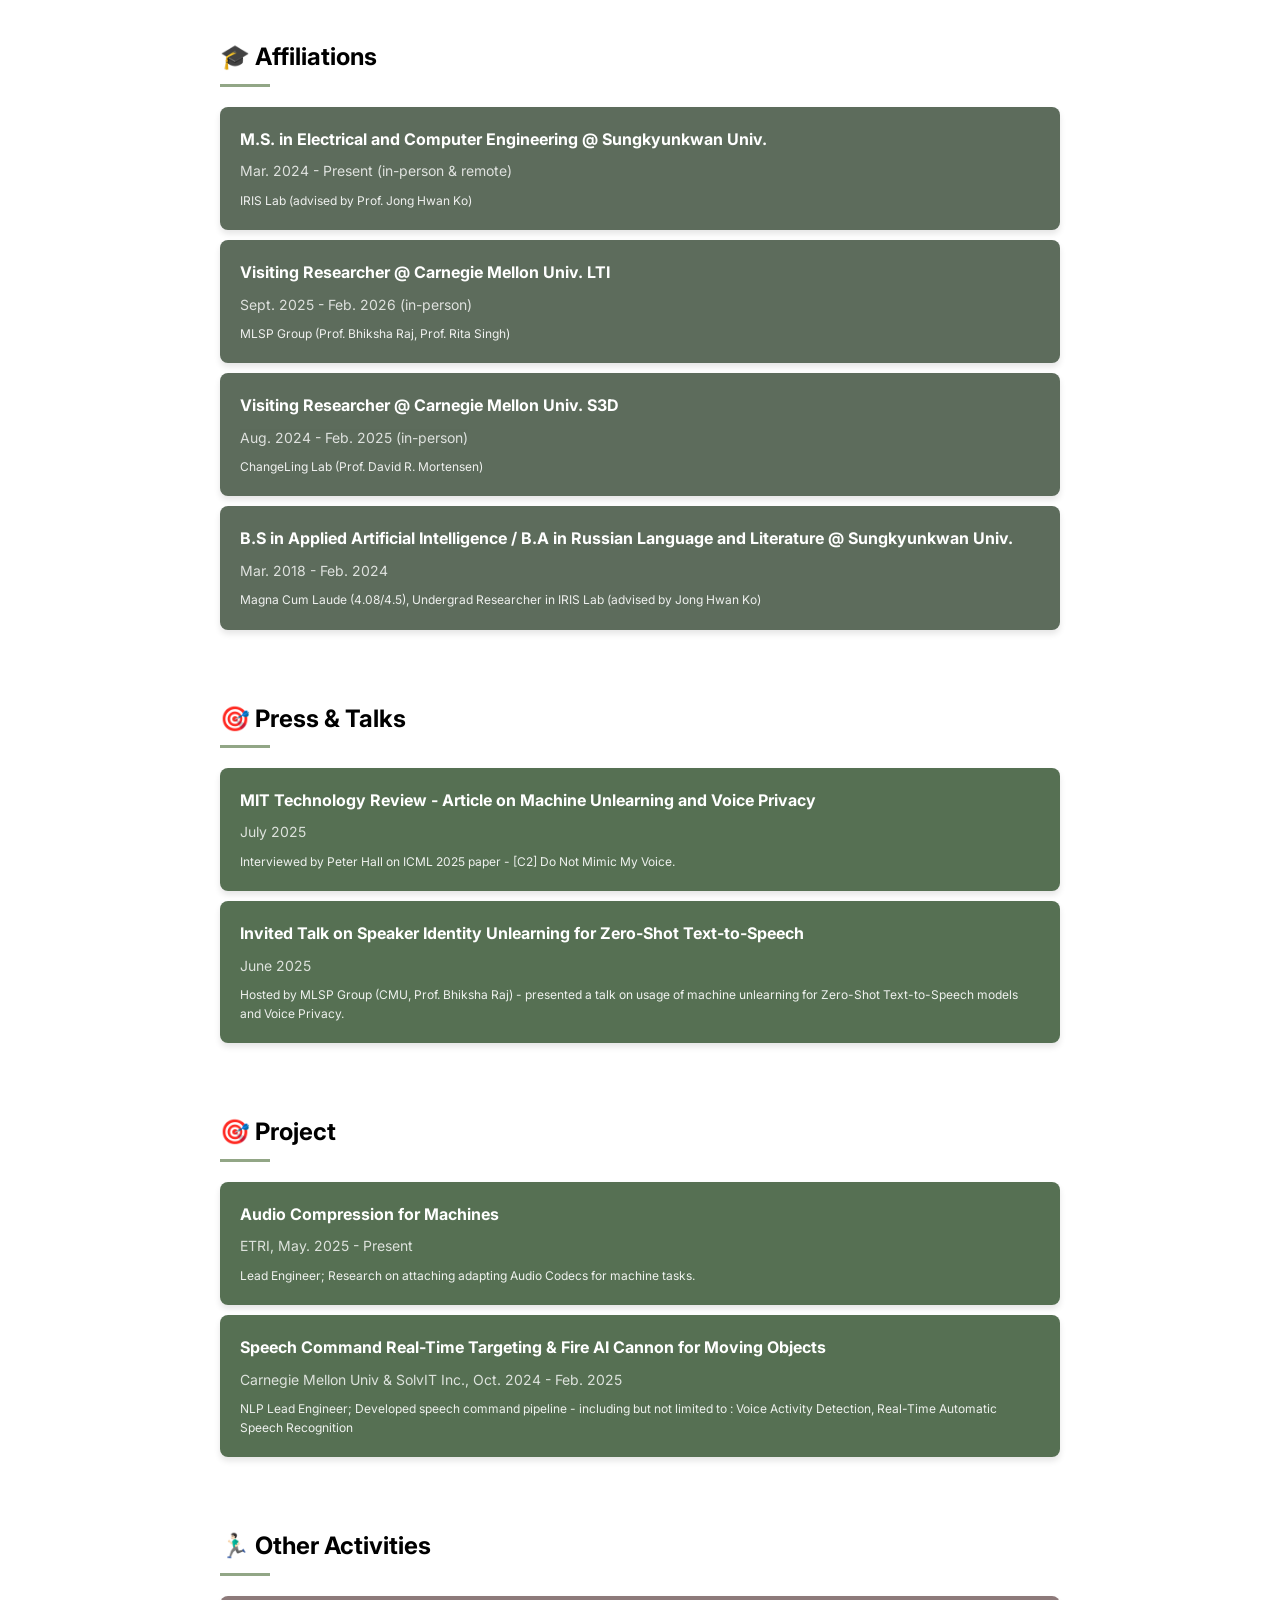
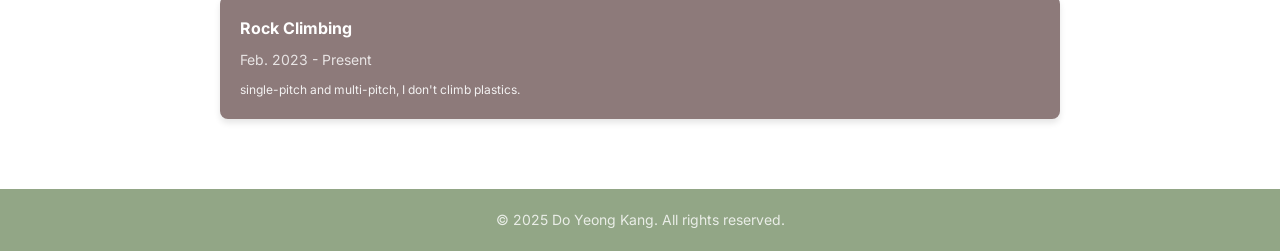
==== commit c0be9694: "Update index.html" ====
--- a/index.html
+++ b/index.html
@@ -472,8 +472,8 @@
                         Breakthroughs in AI introduce unintended side-effects. I work <strong>to enhance availability of AI by preventing misusage and extending its benefits.</strong> I pursue Efficient, Reliable, and Accessible Speech & Language Systems. 
                     </p>
                     <p>
-                        I'll be a research intern for Music Technology Team
-                        at <a href="https://ai.sony/" target="_blank" style="color: #5E8040; text-decoration: underline;">Sony AI (Tokyo)</a> in Summer 2026.
+                        I am research intern for Music Foundation Model Team
+                        at <a href="https://ai.sony/" target="_blank" style="color: #d1027b; text-decoration: underline;">Sony AI (Tokyo)</a>.
                         Starting Fall '26, I'll pursue my PhD at <a href="https://www.utexas.edu/" target="_blank" style="color: #BF5700; text-decoration: underline;">the University of Texas at Austin</a> as a member of <a href="https://www.vita-group.space/" target="_blank" style="color: #BF5700; text-decoration: underline;">VITA group</a>.
                     </p>
                     <p>
@@ -554,7 +554,7 @@
                 <div class="card-content">
                     <h3 class="card-title">Paper on Speaker Identity Unlearning</h3>
                     <div class="card-date"><strong>Jinju Kim</strong>, Yunsung Kang, Gyeong-Moon Park, and Jong Hwan Ko</div>
-                    <p class="card-description"><strong>Under Review at Interspeech 2026</strong></p>
+                    <p class="card-description"><strong>Under Review at NeurIPS 2026</strong></p>
                 </div>
             </div>
 
@@ -569,7 +569,7 @@
                 <div class="card-content">
                     <h3 class="card-title">Harnessing Linguistic Dissimilarity for Language Generalization on Unseen Low-Resource Varieties</h3>
                     <div class="card-date"><strong>Jinju Kim</strong>, Haeji Jung, Youjeong Roh , Jong Hwan Ko, and David R. Mortensen</div>
-                    <p class="card-description"><strong>CoNLL 2026</strong>; AAAI 2026 LM4UC Workshop (Oral - Runner Up Best Paper Award)</p>
+                    <p class="card-description"><strong>CoNLL 2026 (Oral)</strong>; AAAI 2026 LM4UC Workshop (Oral - Runner Up Best Paper Award)</p>
                 </div>
             </div>
             <div class="card clickable" onclick="openModal('pub3')">
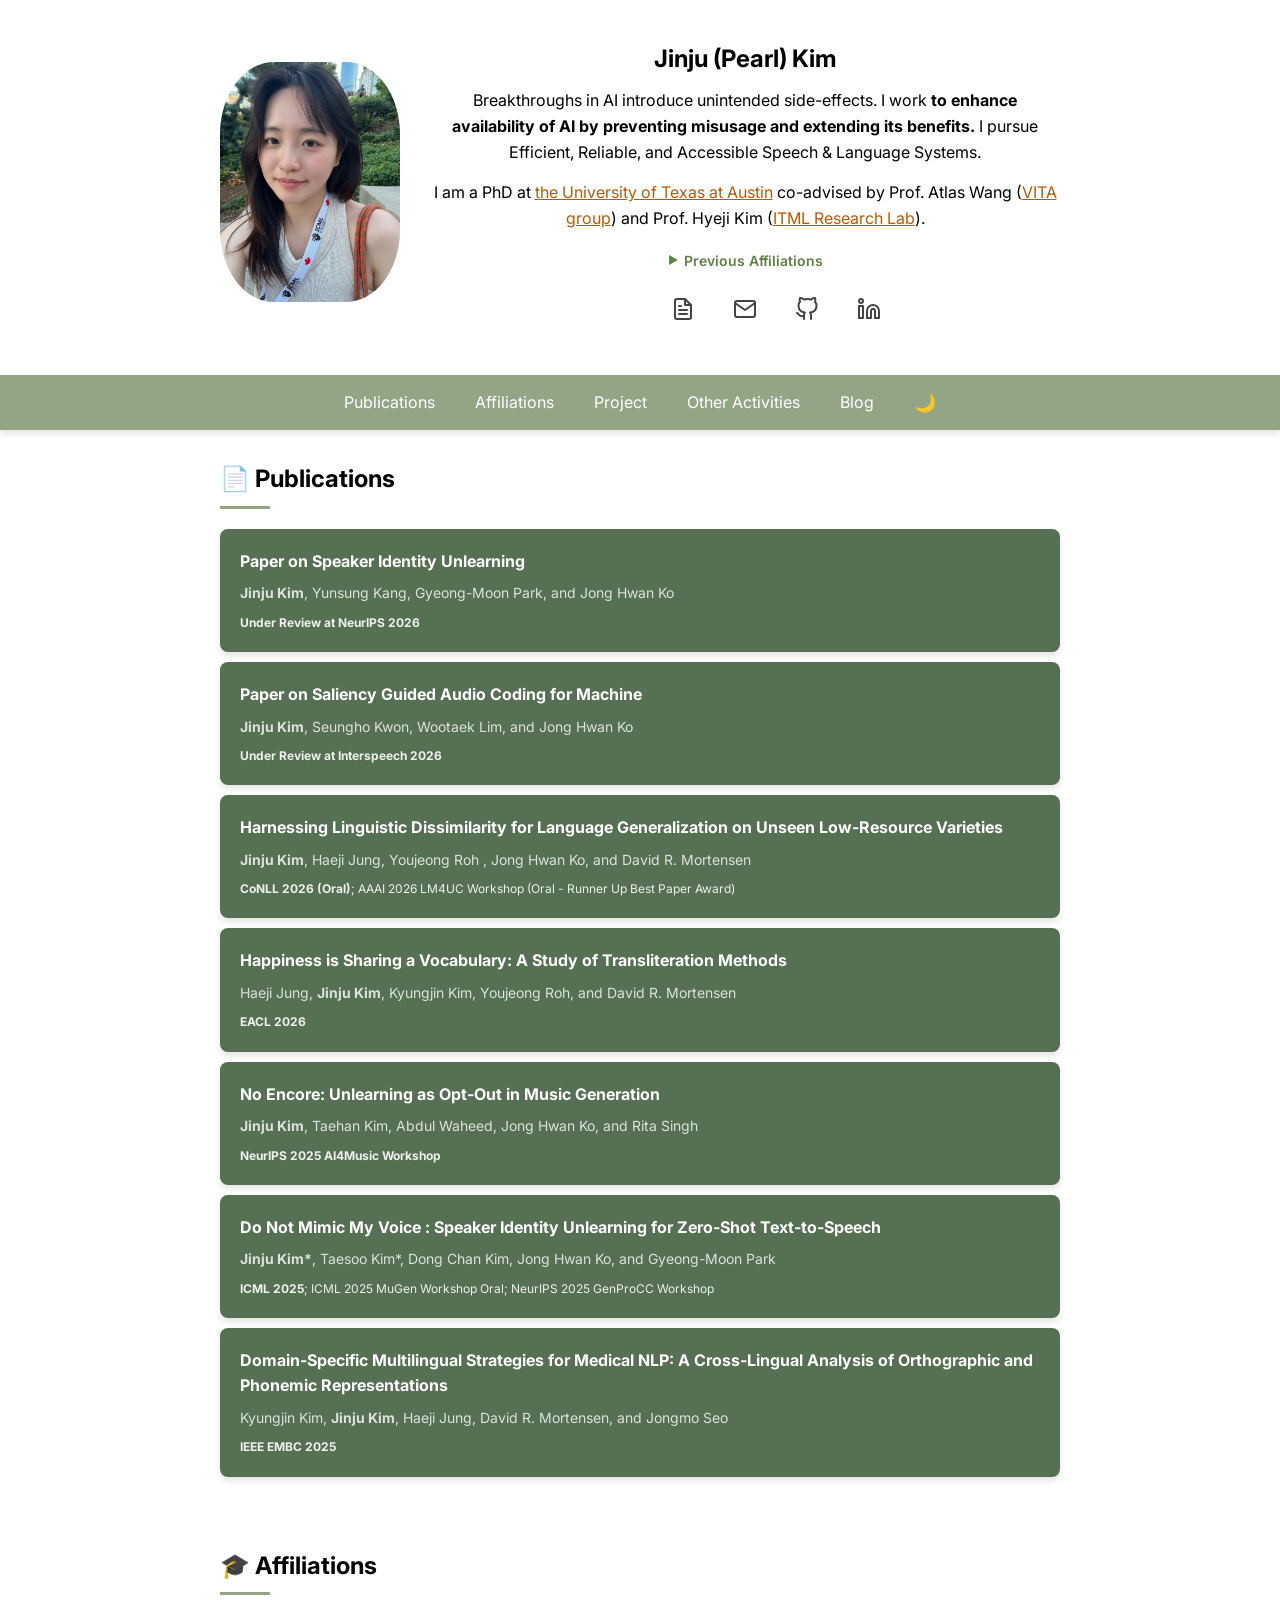
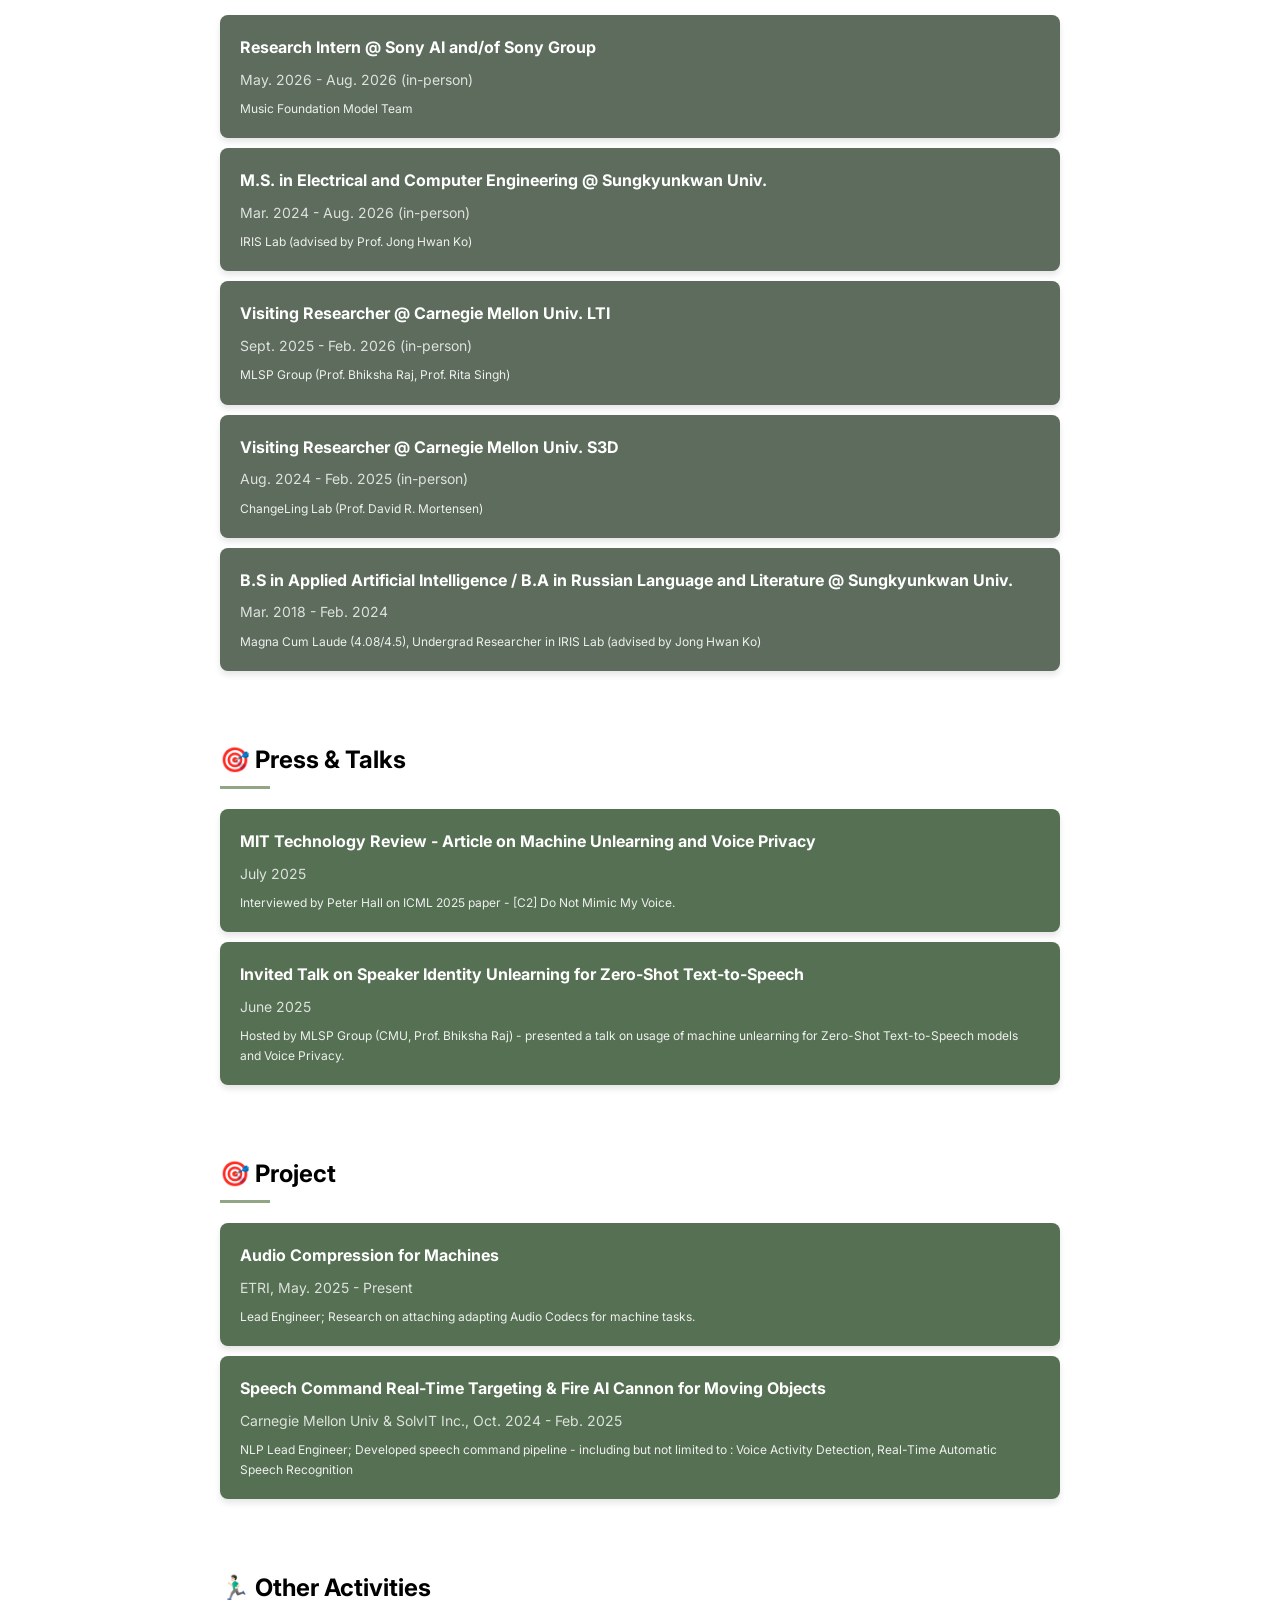
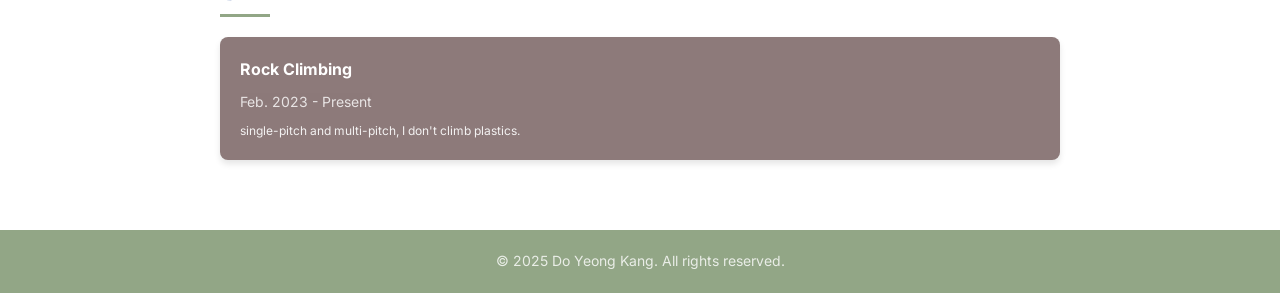
==== commit 4a5971b3: "Update index.html" ====
--- a/index.html
+++ b/index.html
@@ -472,16 +472,7 @@
                         Breakthroughs in AI introduce unintended side-effects. I work <strong>to enhance availability of AI by preventing misusage and extending its benefits.</strong> I pursue Efficient, Reliable, and Accessible Speech & Language Systems. 
                     </p>
                     <p>
-                        I am research intern for Music Foundation Model Team
-                        at <a href="https://ai.sony/" target="_blank" style="color: #d1027b; text-decoration: underline;">Sony AI (Tokyo)</a>.
-                        Starting Fall '26, I'll pursue my PhD at <a href="https://www.utexas.edu/" target="_blank" style="color: #BF5700; text-decoration: underline;">the University of Texas at Austin</a> as a member of <a href="https://www.vita-group.space/" target="_blank" style="color: #BF5700; text-decoration: underline;">VITA group</a>.
-                    </p>
-                    <p>
-                        Currently, I am a M.S. candidate in Electrical and Computer Engineering at
-                        <a href="https://www.skku.edu/" target="_blank" style="color: #5E8040; text-decoration: underline;">Sungkyunkwan University (SKKU)</a>,
-                        advised by <a href="https://iris.skku.edu/professor/" target="_blank" style="color: #5E8040; text-decoration: underline;">Jong Hwan Ko</a>
-                        at <a href="https://iris.skku.edu/" target="_blank" style="color: #5E8040; text-decoration: underline;">IRIS Lab</a>.
-                        
+                        I am a PhD at <a href="https://www.utexas.edu/" target="_blank" style="color: #BF5700; text-decoration: underline;">the University of Texas at Austin</a> co-advised by Prof. Atlas Wang (<a href="https://www.vita-group.space/" target="_blank" style="color: #BF5700; text-decoration: underline;">VITA group</a>) and Prof. Hyeji Kim (<a href="https://sites.utexas.edu/hkim/" target="_blank" style="color: #BF5700; text-decoration: underline;">ITML Research Lab</a>).
                     </p>
 
                     <!-- Collapsible previous affiliations -->
@@ -490,6 +481,11 @@
                     </button>
                     <div class="affiliations-detail" id="affiliations-detail">
                         <p>
+                            I was a research intern for Music Foundation Model Team
+                            at <a href="https://ai.sony/" target="_blank" style="color: #d1027b; text-decoration: underline;">Sony AI (Tokyo)</a>.
+                            I recieved my M.S in Electrical and Computer Engineering at <a href="https://www.skku.edu/" target="_blank" style="color: #5E8040; text-decoration: underline;">Sungkyunkwan University (SKKU)</a>,
+                            advised by <a href="https://iris.skku.edu/professor/" target="_blank" style="color: #5E8040; text-decoration: underline;">Jong Hwan Ko</a>
+                            at <a href="https://iris.skku.edu/" target="_blank" style="color: #5E8040; text-decoration: underline;">IRIS Lab</a>.
                             I was a visiting researcher at <a href="https://www.lti.cs.cmu.edu/" target="_blank" style="color: #5E8040; text-decoration: underline;">Carnegie Mellon University (CMU) LTI</a> advised by <a href="https://www.lti.cs.cmu.edu/people/faculty/raj-bhiksha.html" target="_blank" style="color: #5E8040; text-decoration: underline;">Bhiksha Raj</a> and <a href="http://ayesha.lti.cs.cmu.edu/mlsp/people/rsingh/index.html" target="_blank" style="color: #5E8040; text-decoration: underline;">Rita Singh</a> with the <a href="https://cmu-mlsp.github.io/team/" target="_blank" style="color: #5E8040; text-decoration: underline;">MLSP Group</a>.
                             I have also collaborated with <a href="https://www.cs.cmu.edu/~dmortens/" target="_blank" style="color: #5E8040; text-decoration: underline;"> David R. Mortensen.
                         </p>
@@ -505,7 +501,7 @@
                         <!-- to respect and reflect human diversity -->
                     <!-- </p> -->
                     <div class="social-links">
-                        <a href="/files/JinjuKim_CV_Jan.pdf" title="CV">
+                        <a href="/files/JinjuKim_CV.pdf" title="CV">
                             <svg xmlns="http://www.w3.org/2000/svg" width="24" height="24" viewBox="0 0 24 24" fill="none" stroke="currentColor" stroke-width="2" stroke-linecap="round" stroke-linejoin="round"><path d="M14 2H6a2 2 0 0 0-2 2v16a2 2 0 0 0 2 2h12a2 2 0 0 0 2-2V8z"></path><polyline points="14 2 14 8 20 8"></polyline><line x1="16" y1="13" x2="8" y2="13"></line><line x1="16" y1="17" x2="8" y2="17"></line><polyline points="10 9 9 9 8 9"></polyline></svg>
                         </a>
                         <a href="mailto:perla0328@g.skku.edu" title="Email">
@@ -613,8 +609,15 @@
             <h2 class="section-title">🎓 Affiliations</h2>
             <div class="card">
                 <div class="card-content">
+                    <h3 class="card-title">Research Intern @ Sony AI and/of Sony Group</h3>
+                    <div class="card-date">May. 2026 - Aug. 2026 (in-person)</div>
+                    <p class="card-description">Music Foundation Model Team</p>
+                </div>
+            </div>
+            <div class="card">
+                <div class="card-content">
                     <h3 class="card-title">M.S. in Electrical and Computer Engineering @ Sungkyunkwan Univ.</h3>
-                    <div class="card-date">Mar. 2024 - Present (in-person & remote)</div>
+                    <div class="card-date">Mar. 2024 - Aug. 2026 (in-person)</div>
                     <p class="card-description">IRIS Lab (advised by Prof. Jong Hwan Ko)</p>
                 </div>
             </div>
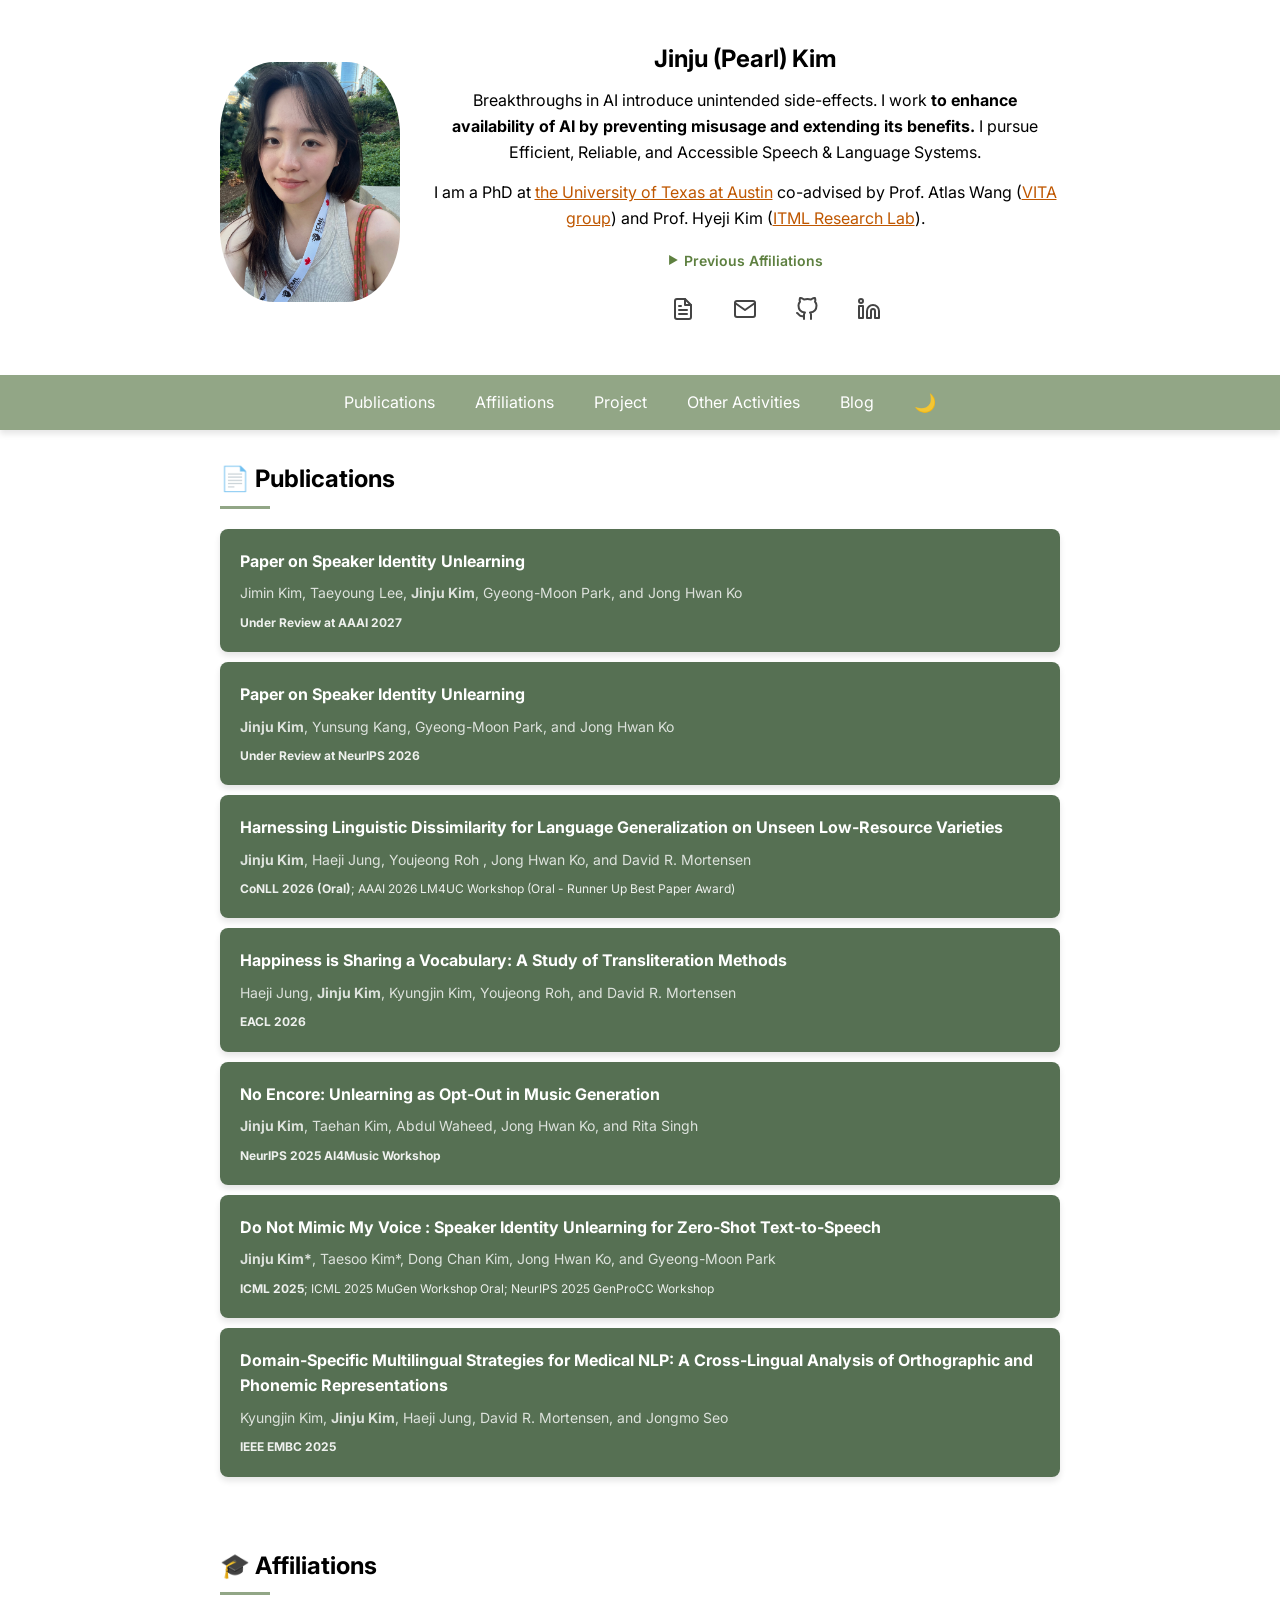
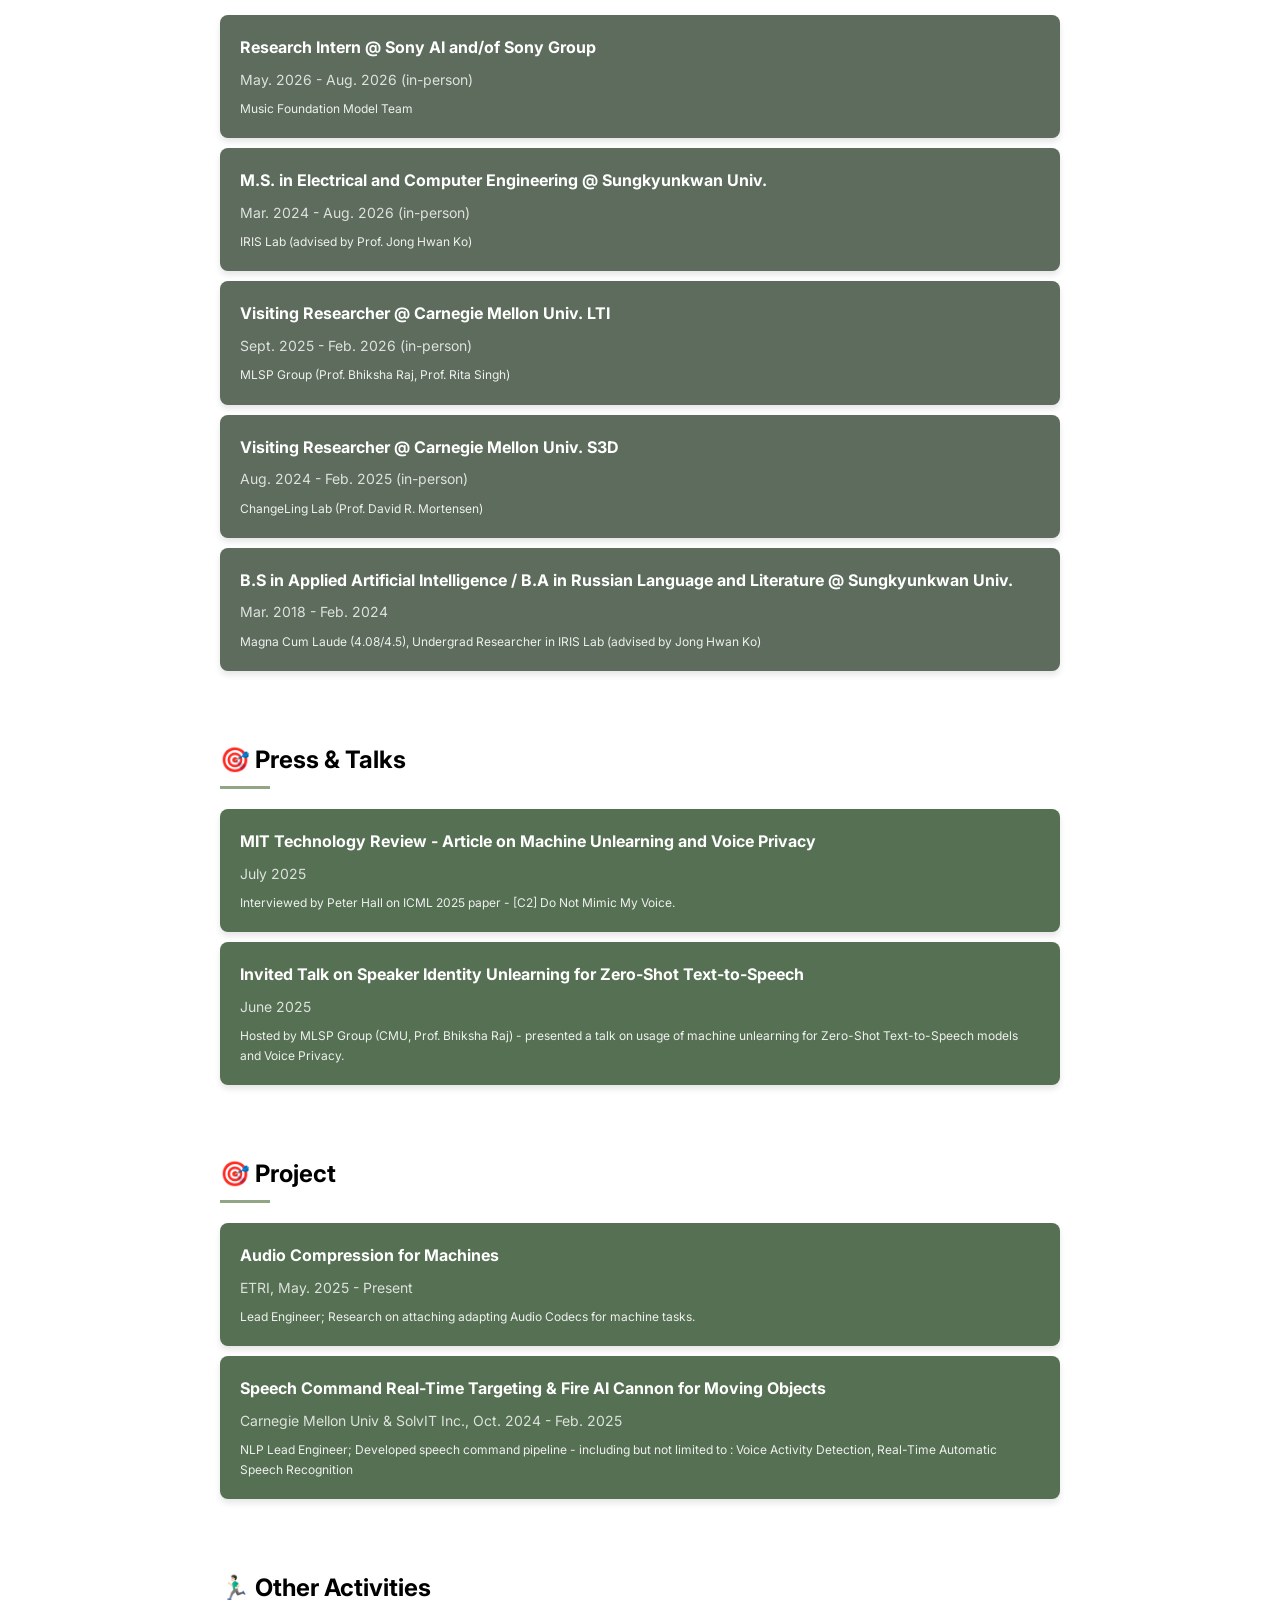
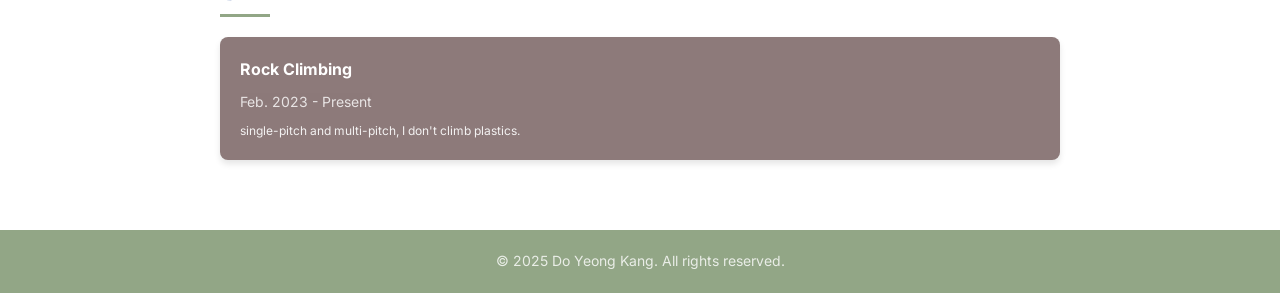
==== commit 7b951592: "Update index.html" ====
--- a/index.html
+++ b/index.html
@@ -549,16 +549,15 @@
             <div class="card clickable" onclick="openModal('pub7')">
                 <div class="card-content">
                     <h3 class="card-title">Paper on Speaker Identity Unlearning</h3>
+                    <div class="card-date">Jimin Kim, Taeyoung Lee, <strong>Jinju Kim</strong>, Gyeong-Moon Park, and Jong Hwan Ko</div>
+                    <p class="card-description"><strong>Under Review at AAAI 2027</strong></p>
+                </div>
+            </div>
+            <div class="card clickable" onclick="openModal('pub6')">
+                <div class="card-content">
+                    <h3 class="card-title">Paper on Speaker Identity Unlearning</h3>
                     <div class="card-date"><strong>Jinju Kim</strong>, Yunsung Kang, Gyeong-Moon Park, and Jong Hwan Ko</div>
                     <p class="card-description"><strong>Under Review at NeurIPS 2026</strong></p>
-                </div>
-            </div>
-
-            <div class="card clickable" onclick="openModal('pub6')">
-                <div class="card-content">
-                    <h3 class="card-title">Paper on Saliency Guided Audio Coding for Machine</h3>
-                    <div class="card-date"><strong>Jinju Kim</strong>, Seungho Kwon, Wootaek Lim, and Jong Hwan Ko</div>
-                    <p class="card-description"><strong>Under Review at Interspeech 2026</strong></p>
                 </div>
             </div>
             <div class="card clickable" onclick="openModal('pub4')">
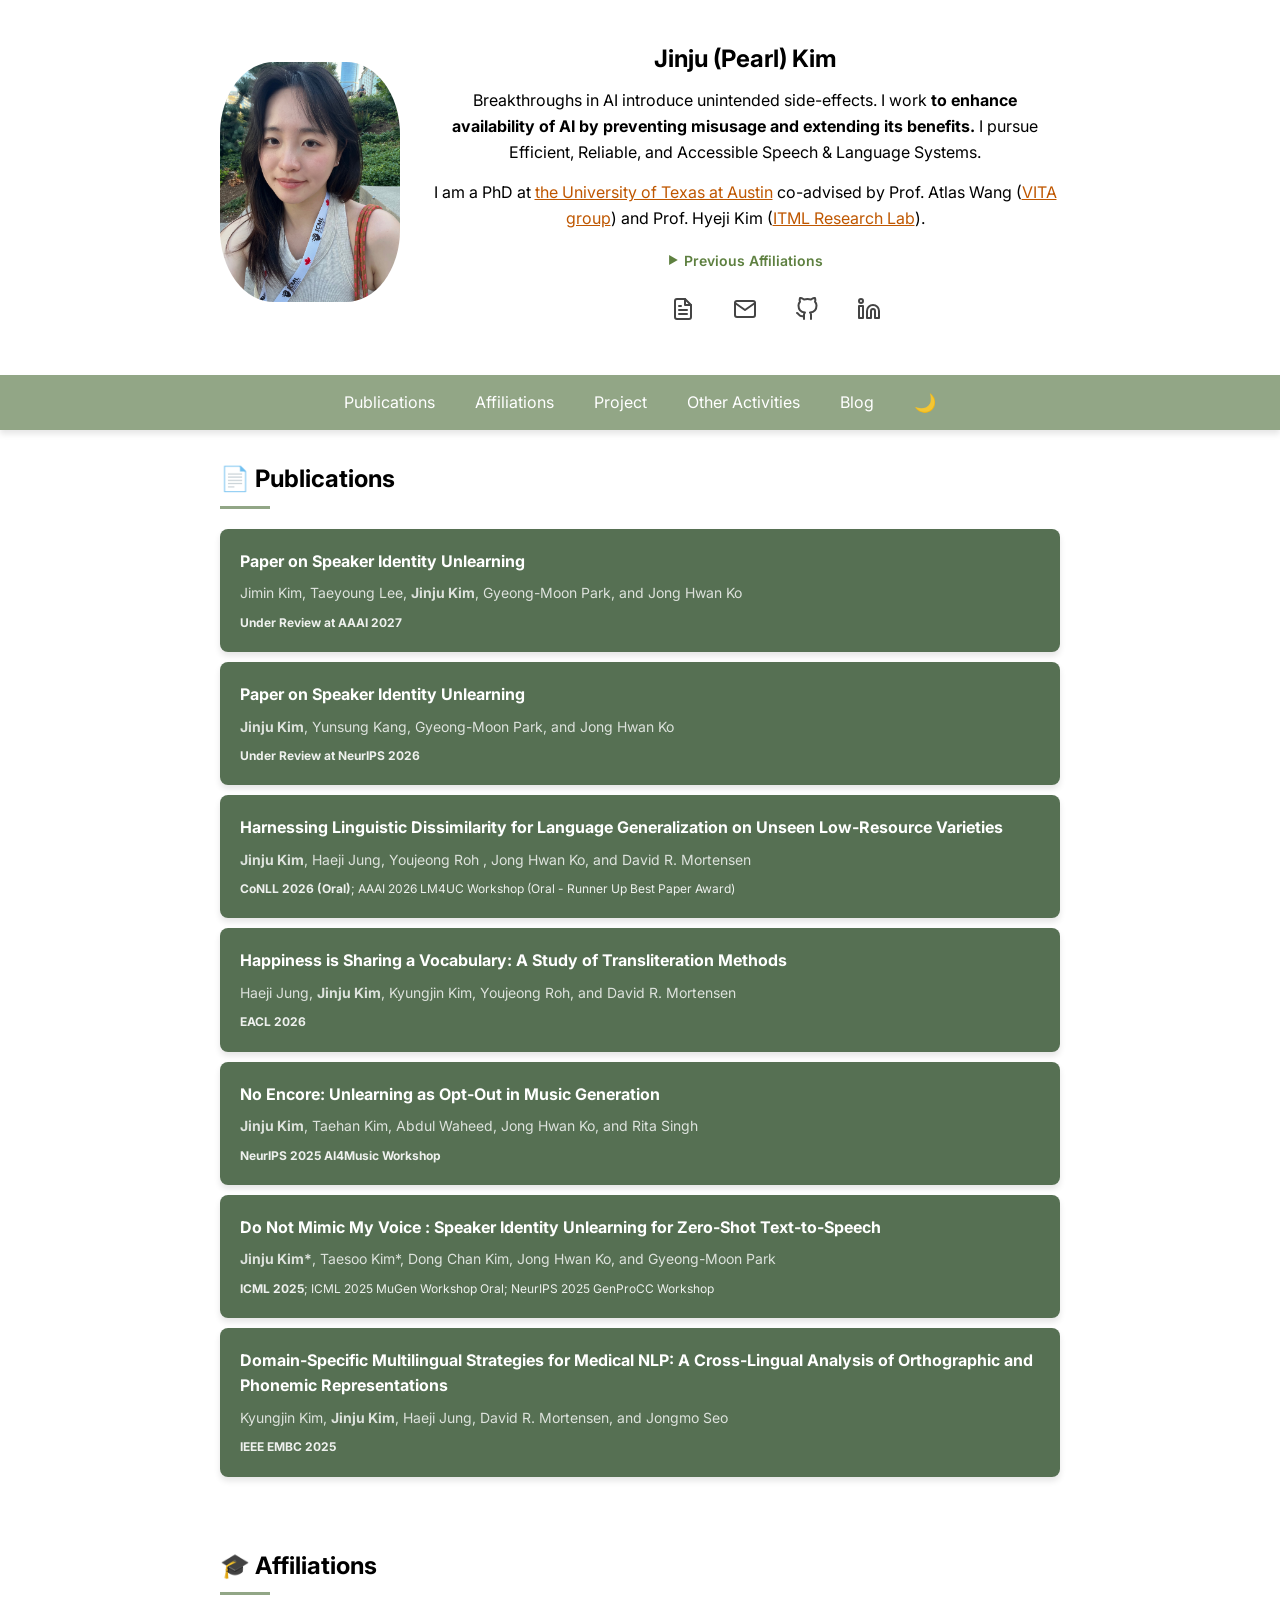
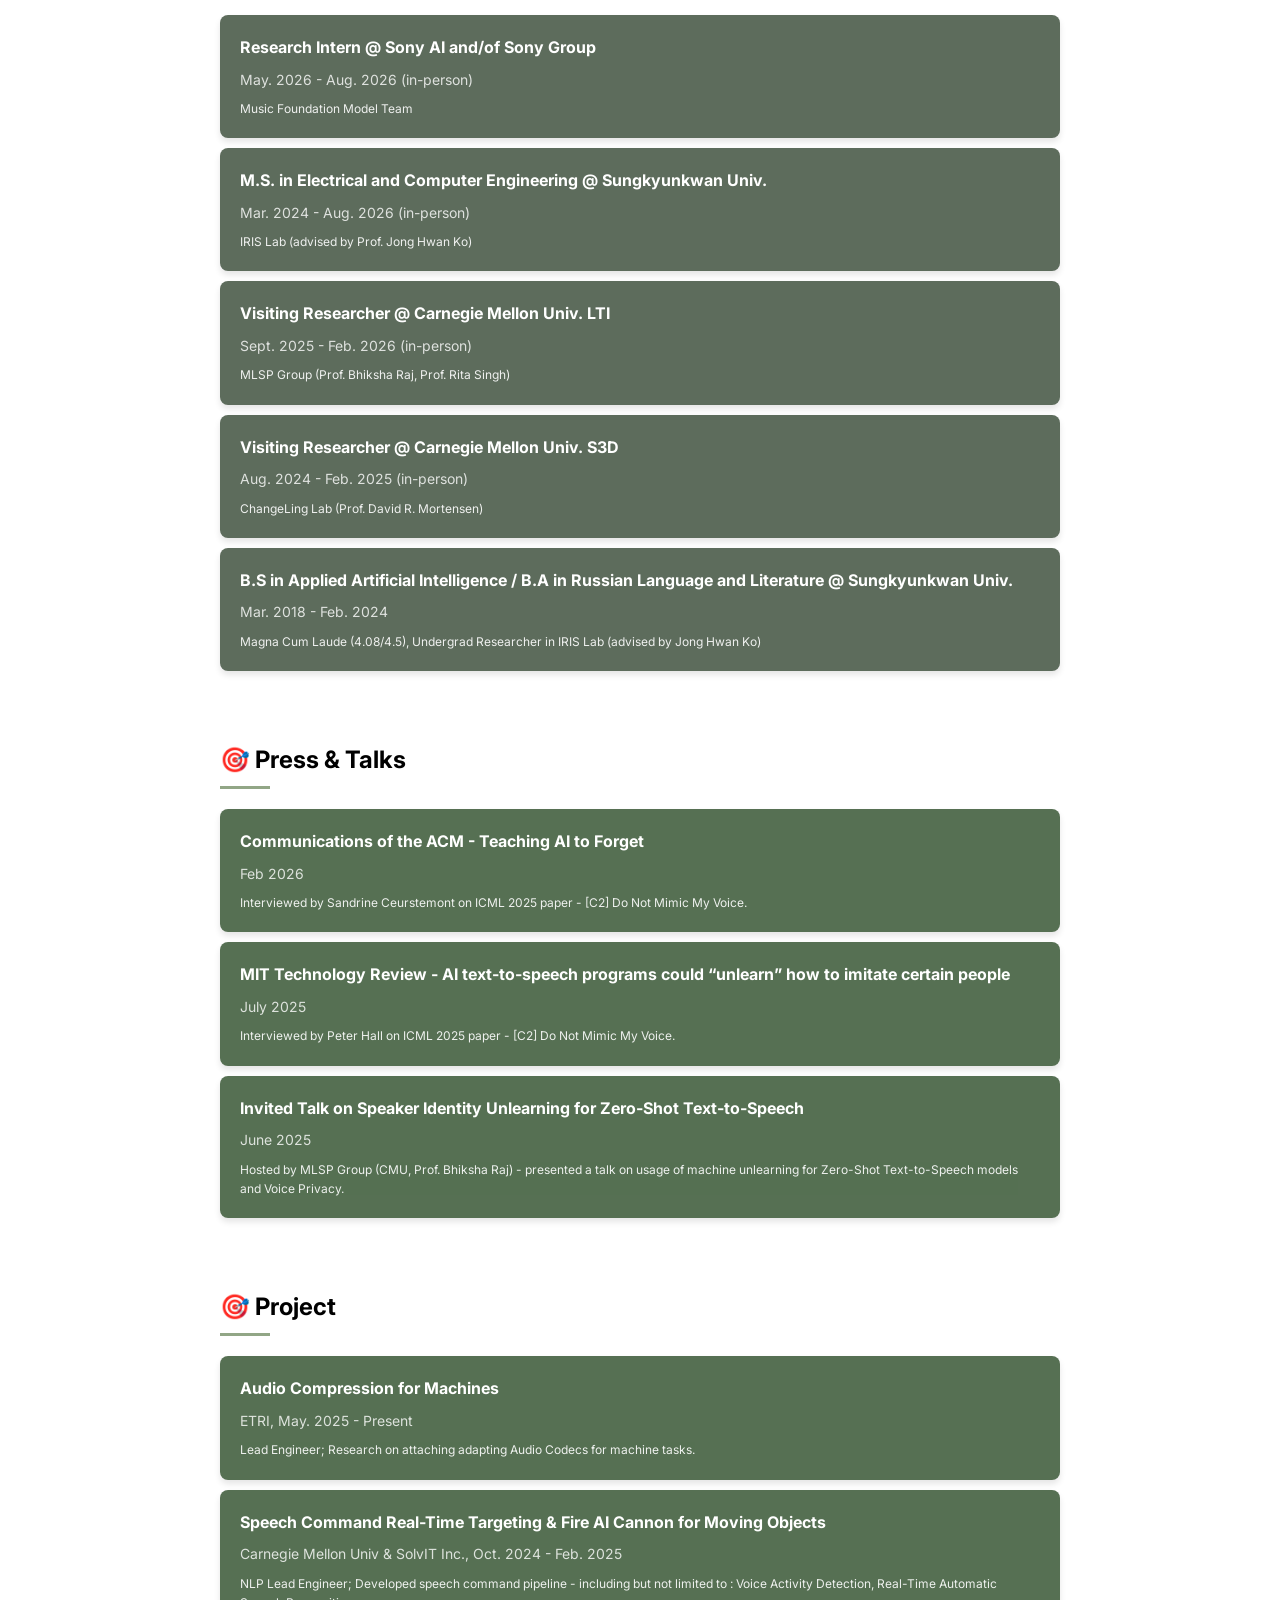
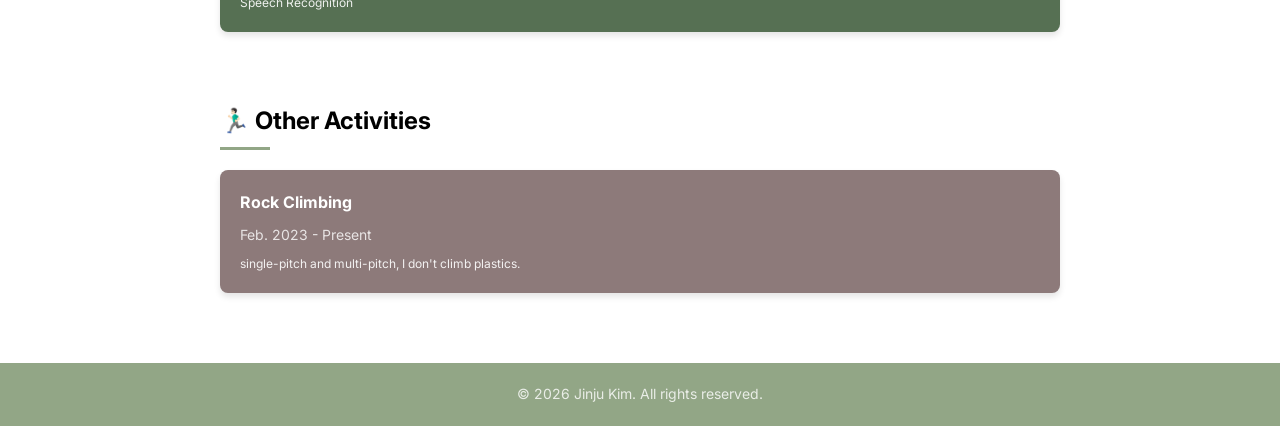
==== commit adc48073: "Update index.html" ====
--- a/index.html
+++ b/index.html
@@ -647,9 +647,17 @@
         <section id="press">
         <div class="container">
             <h2 class="section-title">🎯 Press & Talks</h2>
-            <div class="card clickable" onclick="openModal('press1')">
-                <div class="card-content">
-                    <h3 class="card-title">MIT Technology Review - Article on Machine Unlearning and Voice Privacy</h3>
+            <div class="card clickable" onclick="window.open('https://cacm.acm.org/news/teaching-ai-to-forget/', '_blank')">
+                <div class="card-content">
+                    <h3 class="card-title">Communications of the ACM - Teaching AI to Forget</h3>
+                    <div class="card-date">Feb 2026</div>
+                    <p class="card-description">Interviewed by Sandrine Ceurstemont on ICML 2025 paper - [C2] Do Not Mimic My Voice.</p>
+                </div>
+            </div>
+
+            <div class="card clickable" onclick="window.open('https://www.technologyreview.com/2025/07/15/1120094/ai-text-to-speech-programs-could-one-day-unlearn/', '_blank')">
+                <div class="card-content">
+                    <h3 class="card-title">MIT Technology Review - AI text-to-speech programs could “unlearn” how to imitate certain people</h3>
                     <div class="card-date">July 2025</div>
                     <p class="card-description">Interviewed by Peter Hall on ICML 2025 paper - [C2] Do Not Mimic My Voice.</p>
                 </div>
@@ -941,7 +949,7 @@
 
     <footer>
         <div class="container">
-            <p class="copyright">© 2025 Do Yeong Kang. All rights reserved.</p>
+            <p class="copyright">© 2026 Jinju Kim. All rights reserved.</p>
         </div>
     </footer>
 
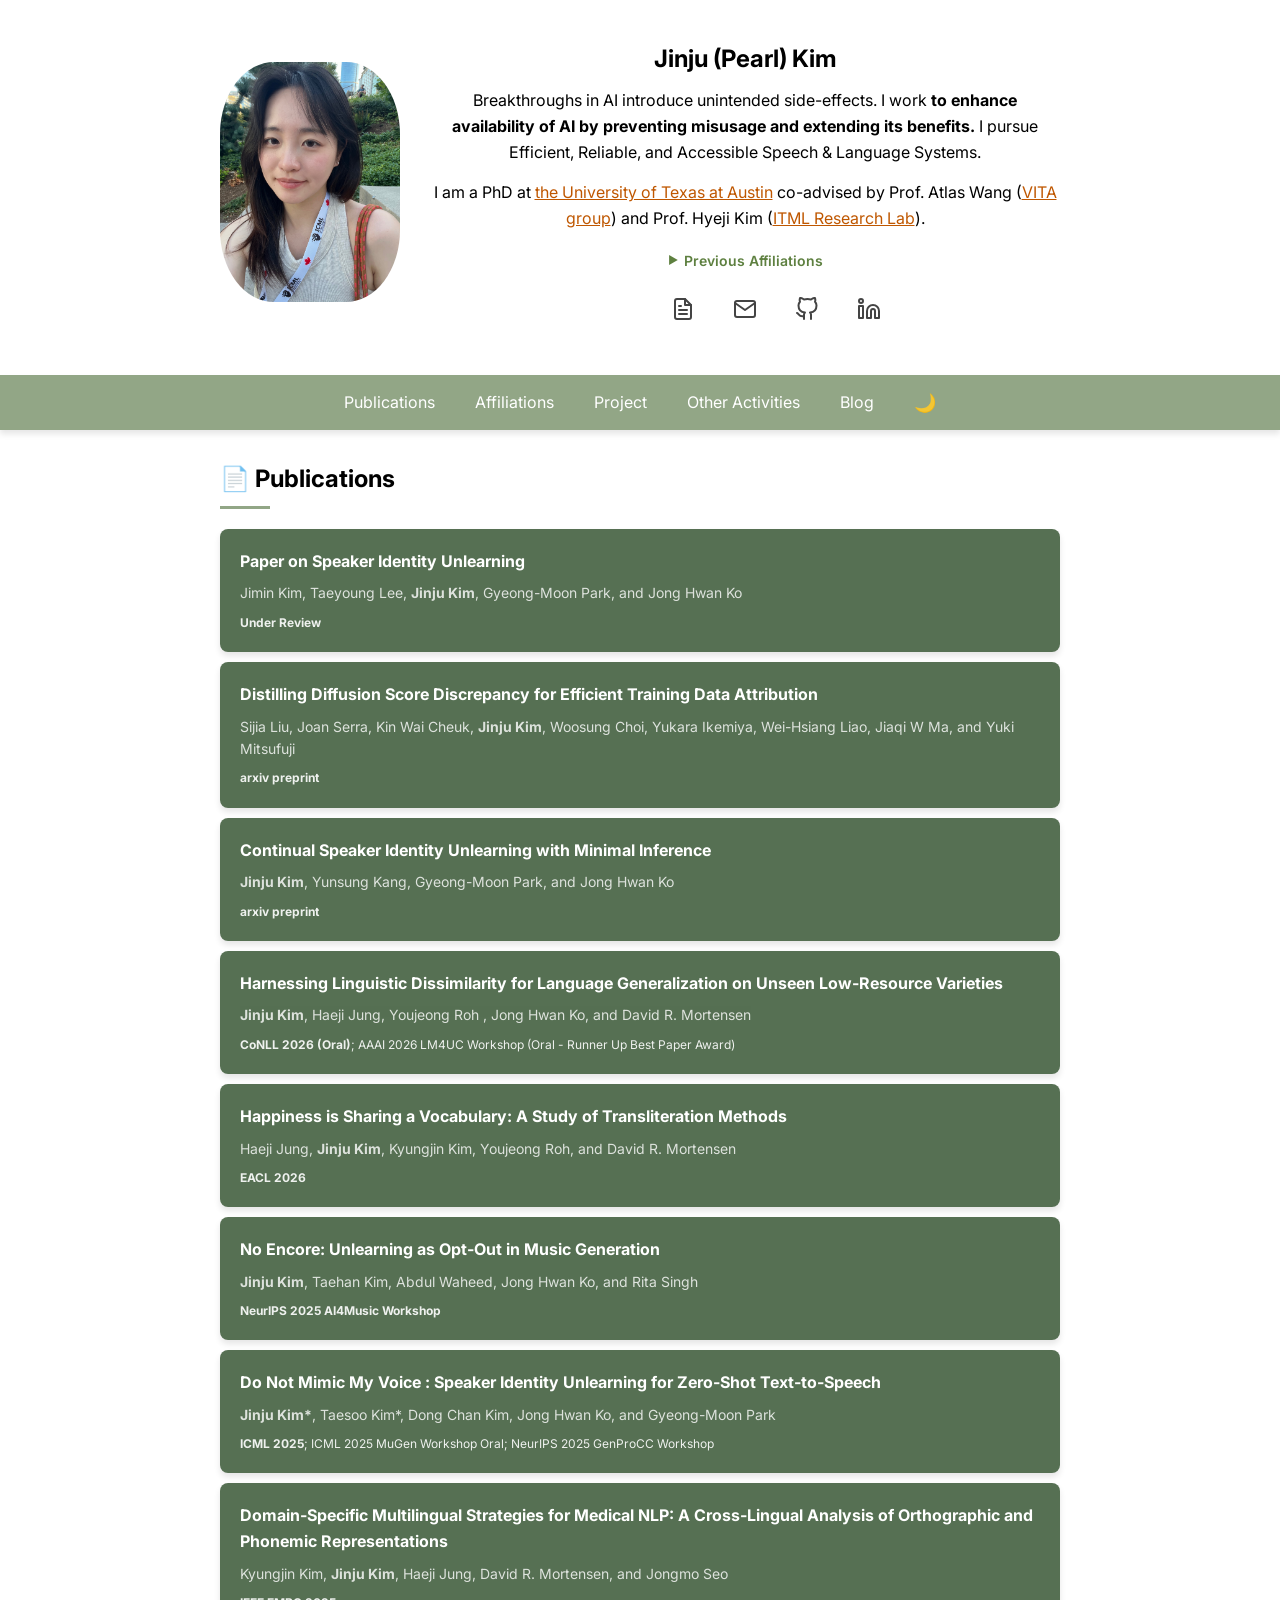
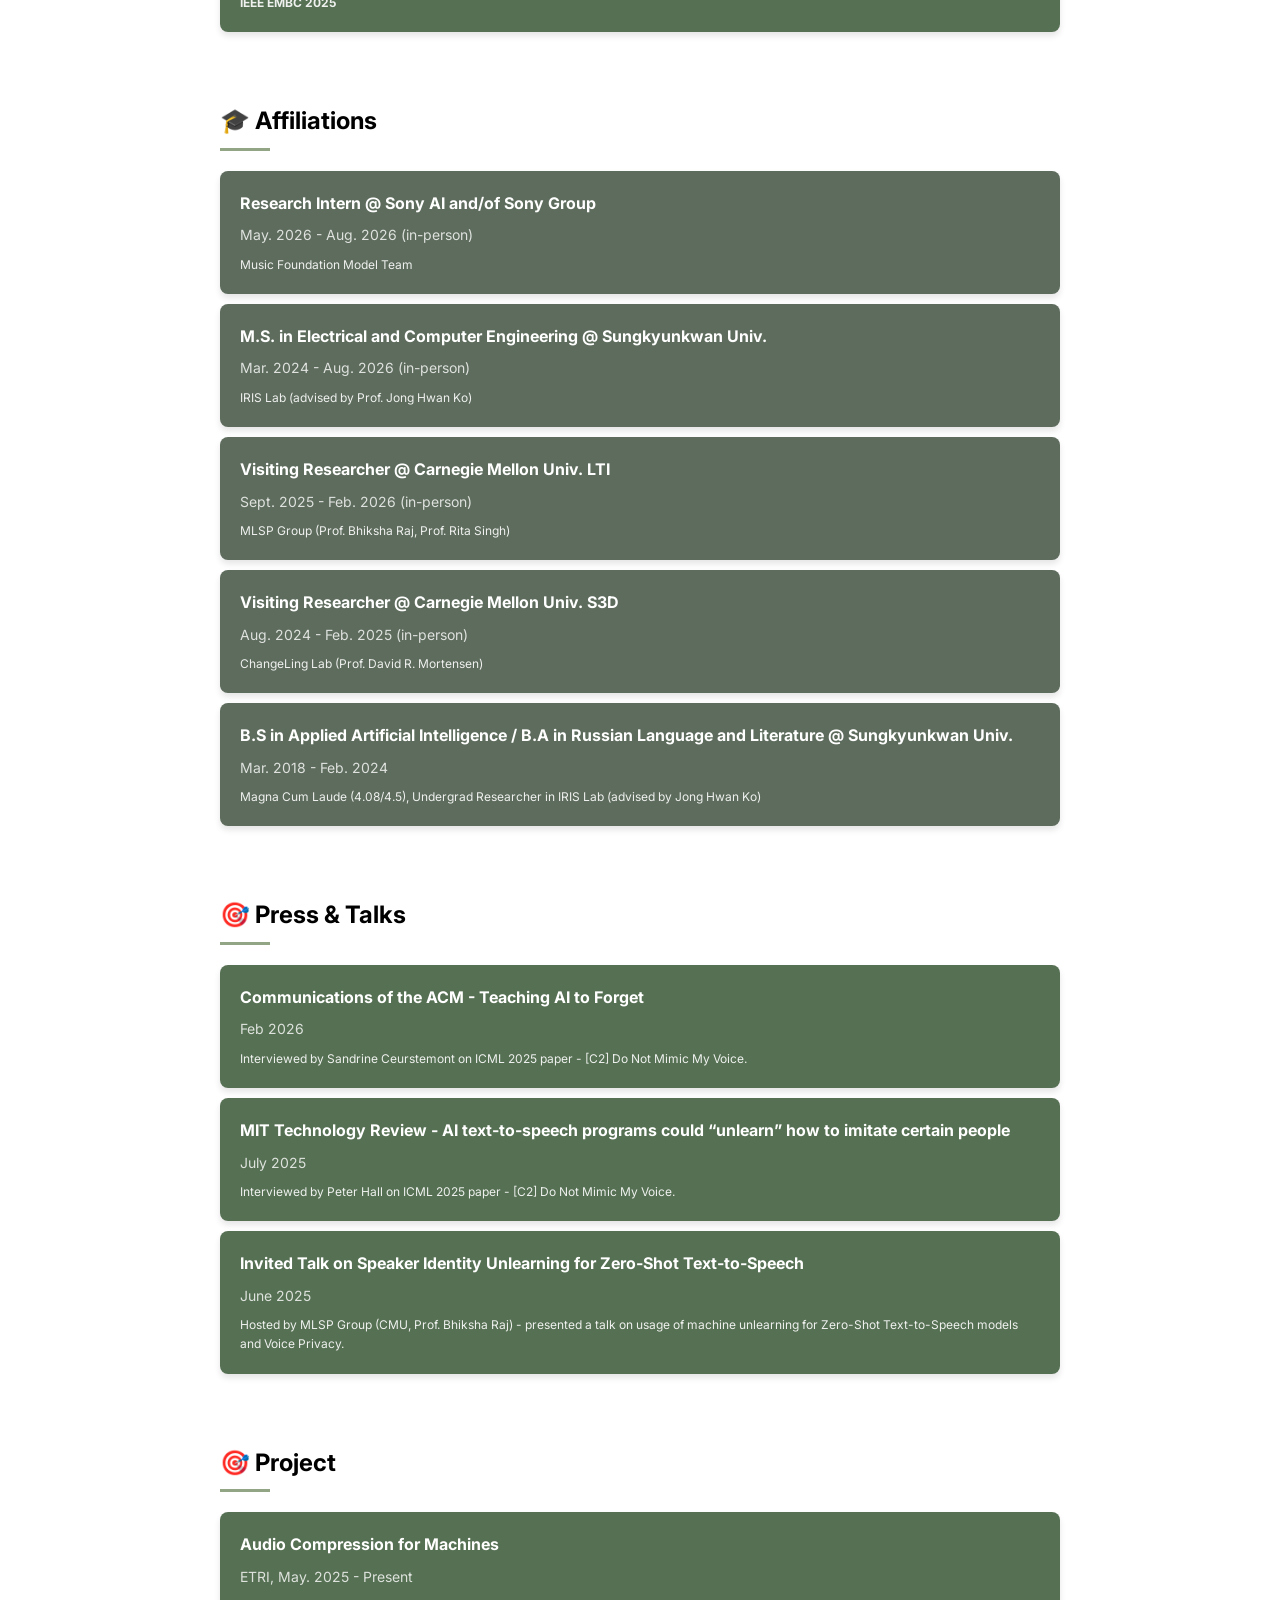
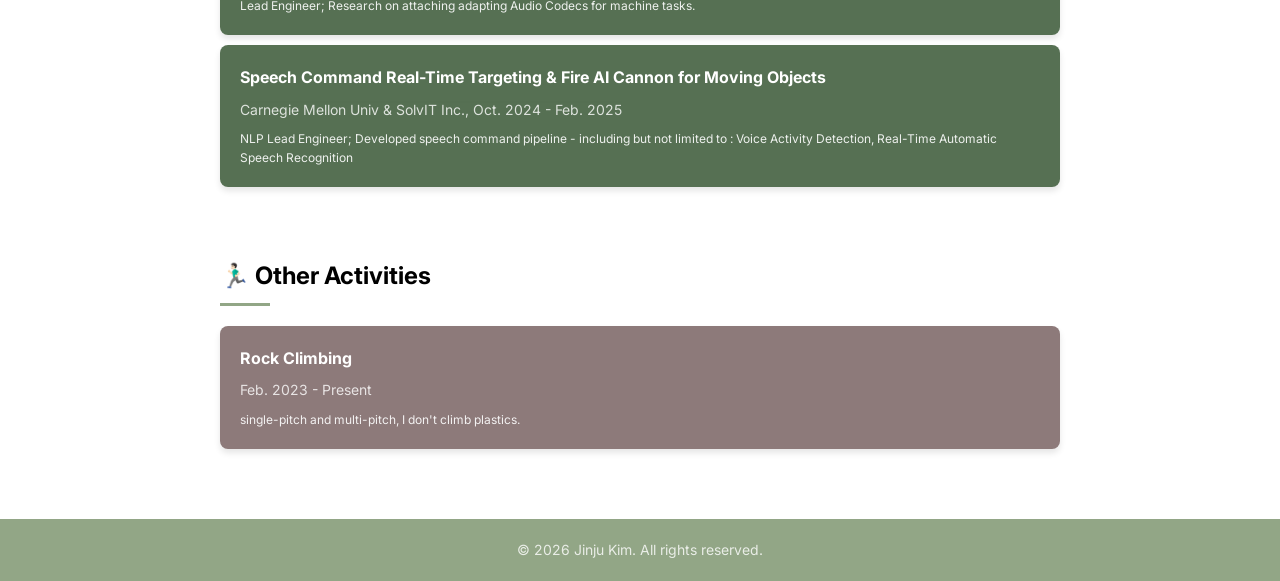
==== commit 0eae927d: "Update index.html" ====
--- a/index.html
+++ b/index.html
@@ -546,18 +546,25 @@
     <section id="publication">
         <div class="container">
             <h2 class="section-title">📄 Publications</h2>
-            <div class="card clickable" onclick="openModal('pub7')">
+            <div class="card clickable" onclick="openModal('pub8')">
                 <div class="card-content">
                     <h3 class="card-title">Paper on Speaker Identity Unlearning</h3>
                     <div class="card-date">Jimin Kim, Taeyoung Lee, <strong>Jinju Kim</strong>, Gyeong-Moon Park, and Jong Hwan Ko</div>
-                    <p class="card-description"><strong>Under Review at AAAI 2027</strong></p>
+                    <p class="card-description"><strong>Under Review</strong></p>
+                </div>
+            </div>
+                        <div class="card clickable" onclick="openModal('pub7')">
+                <div class="card-content">
+                    <h3 class="card-title">Distilling Diffusion Score Discrepancy for Efficient Training Data Attribution</h3>
+                    <div class="card-date">Sijia Liu, Joan Serra, Kin Wai Cheuk, <strong>Jinju Kim</strong>, Woosung Choi, Yukara Ikemiya, Wei-Hsiang Liao, Jiaqi W Ma, and Yuki Mitsufuji</div>
+                    <p class="card-description"><strong>arxiv preprint</strong></p>
                 </div>
             </div>
             <div class="card clickable" onclick="openModal('pub6')">
                 <div class="card-content">
-                    <h3 class="card-title">Paper on Speaker Identity Unlearning</h3>
+                    <h3 class="card-title">Continual Speaker Identity Unlearning with Minimal Inference</h3>
                     <div class="card-date"><strong>Jinju Kim</strong>, Yunsung Kang, Gyeong-Moon Park, and Jong Hwan Ko</div>
-                    <p class="card-description"><strong>Under Review at NeurIPS 2026</strong></p>
+                    <p class="card-description"><strong>arxiv preprint</strong></p>
                 </div>
             </div>
             <div class="card clickable" onclick="openModal('pub4')">
@@ -707,49 +714,72 @@
     </section>
 
     <!-- Modal windows for details -->
+    <div id="pub8Modal" class="modal">
+        <div class="modal-content">
+            <button class="close-button" onclick="closeModal('pub8')">×</button>
+            <div class="modal-header">
+                <h2 class="modal-title">(Under Review)</h2>
+                <div class="modal-subtitle">Under Review</div>
+            </div>
+            <div class="modal-body">
+                <h3>Authors</h3>
+                <p>Jimin Kim, Taeyoung Lee, <span class="highlight">Jinju Kim</span>, Gyeong-Moon Park, Jong Hwan Ko</p>
+                
+                <h3>Abstract</h3>
+                <p>to be updated</p>
+                <h3>Keywords</h3>
+                <p>to be updated</p>
+                
+                <!-- <h3>Links</h3>
+                <p>
+                    <a href="https://openreview.net/forum?id=FQFuCu24D6#discussion" target="_blank">OpenReview (AAAI LM4UC Oral)</a> |
+                </p> -->
+            </div>
+        </div>
+    </div>
     <div id="pub7Modal" class="modal">
         <div class="modal-content">
             <button class="close-button" onclick="closeModal('pub7')">×</button>
             <div class="modal-header">
-                <h2 class="modal-title">(Under Review)</h2>
-                <div class="modal-subtitle">Under Review</div>
+                <h2 class="modal-title">Distilling Diffusion Score Discrepancy for Efficient Training Data Attribution</h2>
+                <div class="modal-subtitle">preprint</div>
             </div>
             <div class="modal-body">
                 <h3>Authors</h3>
-                <p><span class="highlight">Jinju Kim</span>, Yunsung Kang, Gyeong-Moon Park, Jong Hwan Ko</p>
+                Sijia Liu, Joan Serra, Kin Wai Cheuk, <p><span class="highlight">Jinju Kim</span>, Woosung Choi, Yukara Ikemiya, Wei-Hsiang Liao, Jiaqi W Ma, and Yuki Mitsufuji</p>
                 
                 <h3>Abstract</h3>
                 <p>to be updated</p>
                 <h3>Keywords</h3>
                 <p>to be updated</p>
                 
-                <!-- <h3>Links</h3>
+                <h3>Links</h3>
                 <p>
-                    <a href="https://openreview.net/forum?id=FQFuCu24D6#discussion" target="_blank">OpenReview (AAAI LM4UC Oral)</a> |
-                </p> -->
+                    <a href="https://arxiv.org/pdf/2609.38776" target="_blank">Arxiv</a> |
+                </p>
             </div>
         </div>
     </div>
-     <div id="pub6Modal" class="modal">
+    <div id="pub6Modal" class="modal">
         <div class="modal-content">
             <button class="close-button" onclick="closeModal('pub6')">×</button>
             <div class="modal-header">
-                <h2 class="modal-title">(Under Review)</h2>
-                <div class="modal-subtitle">Under Review</div>
+                <h2 class="modal-title">Continual Speaker Identity Unlearning with Minimal Interference</h2>
+                <div class="modal-subtitle">preprint</div>
             </div>
             <div class="modal-body">
                 <h3>Authors</h3>
-                <p><span class="highlight">Jinju Kim</span>, Seungho Kwon, Wootaek Lim, Jong Hwan Ko</p>
+                <p><span class="highlight">Jinju Kim</span>, Yunsung Kang, Gyeong-Moon Park, Jong Hwan Ko</p>
                 
                 <h3>Abstract</h3>
                 <p>to be updated</p>
                 <h3>Keywords</h3>
                 <p>to be updated</p>
                 
-                <!-- <h3>Links</h3>
+                <h3>Links</h3>
                 <p>
-                    <a href="https://openreview.net/forum?id=FQFuCu24D6#discussion" target="_blank">OpenReview (AAAI LM4UC Oral)</a> |
-                </p> -->
+                    <a href="https://arxiv.org/abs/2605.25962" target="_blank">Arxiv</a> |
+                </p>
             </div>
         </div>
     </div>
@@ -758,7 +788,7 @@
             <button class="close-button" onclick="closeModal('pub4')">×</button>
             <div class="modal-header">
                 <h2 class="modal-title">Harnessing Linguistic Dissimilarity for Language Generalization on Unseen Low-Resource Varieties</h2>
-                <div class="modal-subtitle">Under Review, AAAI 2026 LM4UC (Oral, Runner up Best Paper Award)</div>
+                <div class="modal-subtitle">CoNLL 2026 (Oral), AAAI 2026 LM4UC (Oral, Runner up Best Paper Award)</div>
             </div>
             <div class="modal-body">
                 <h3>Authors</h3>
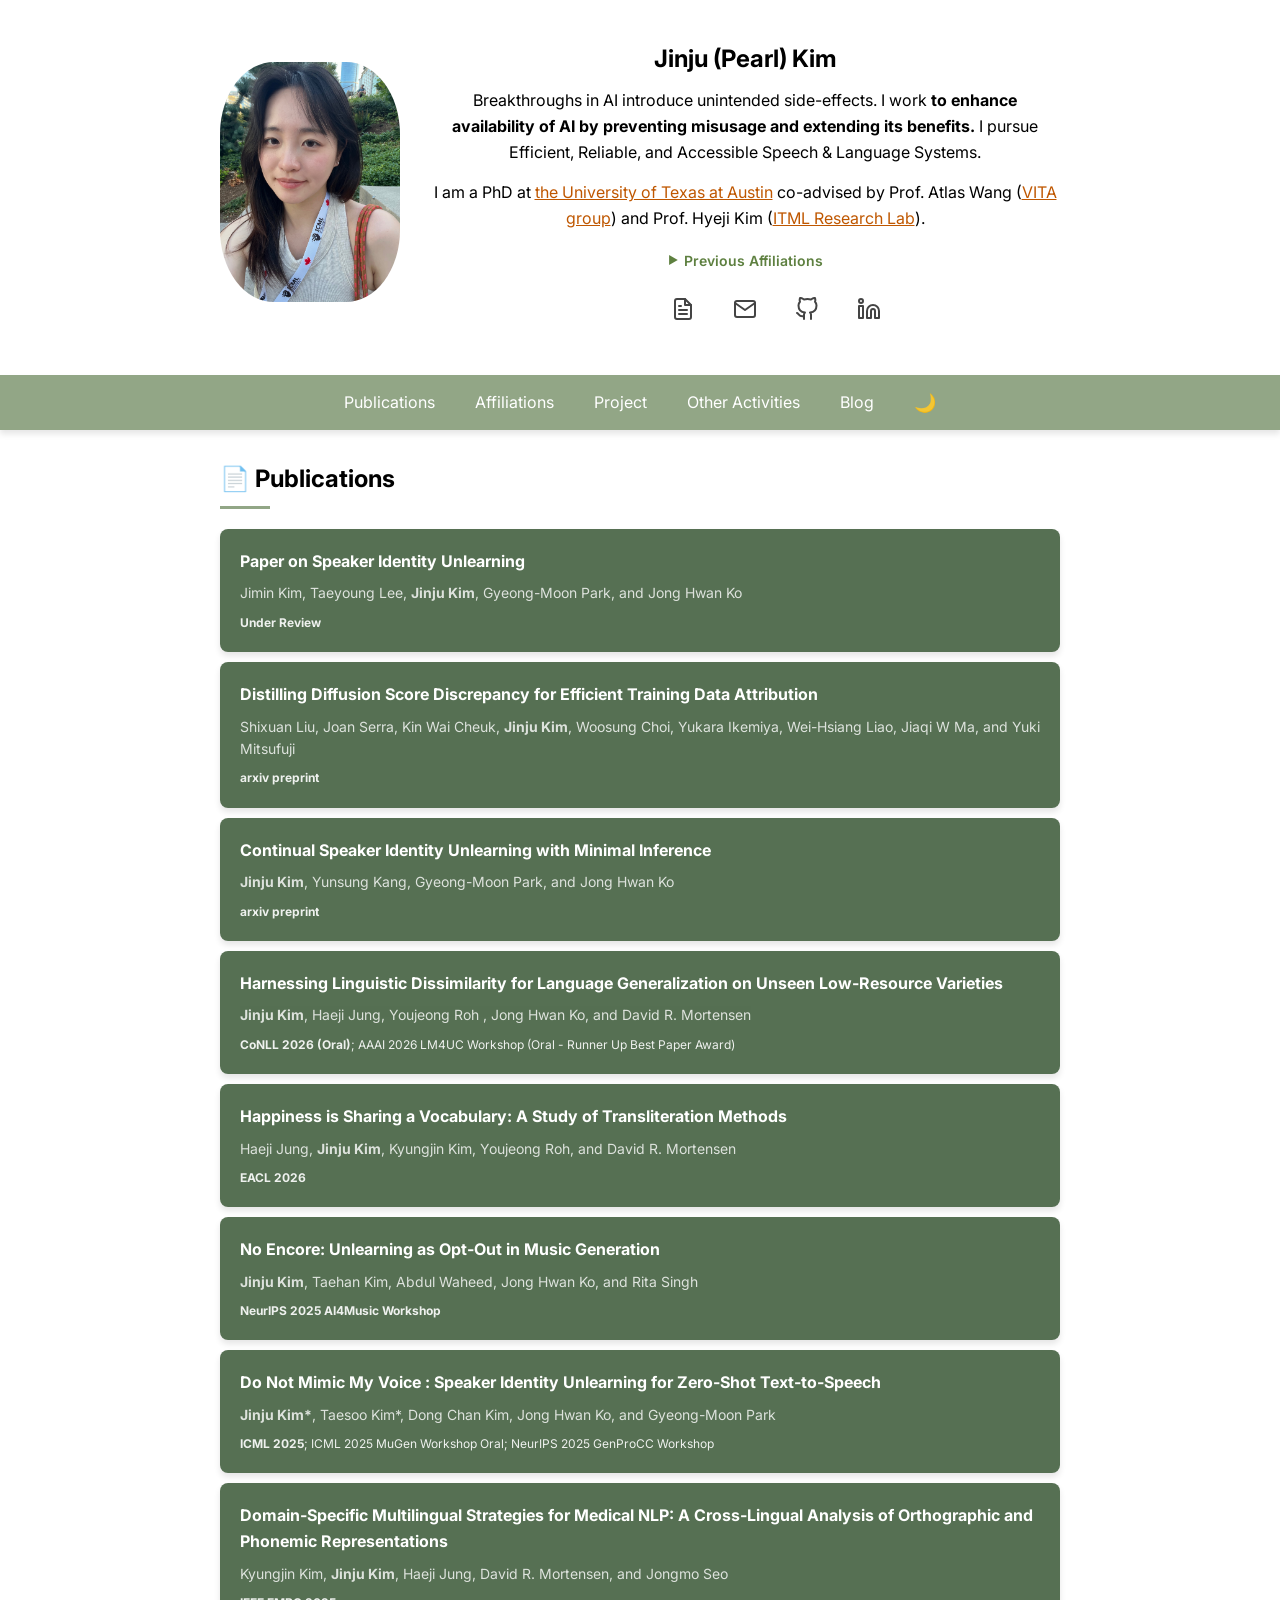
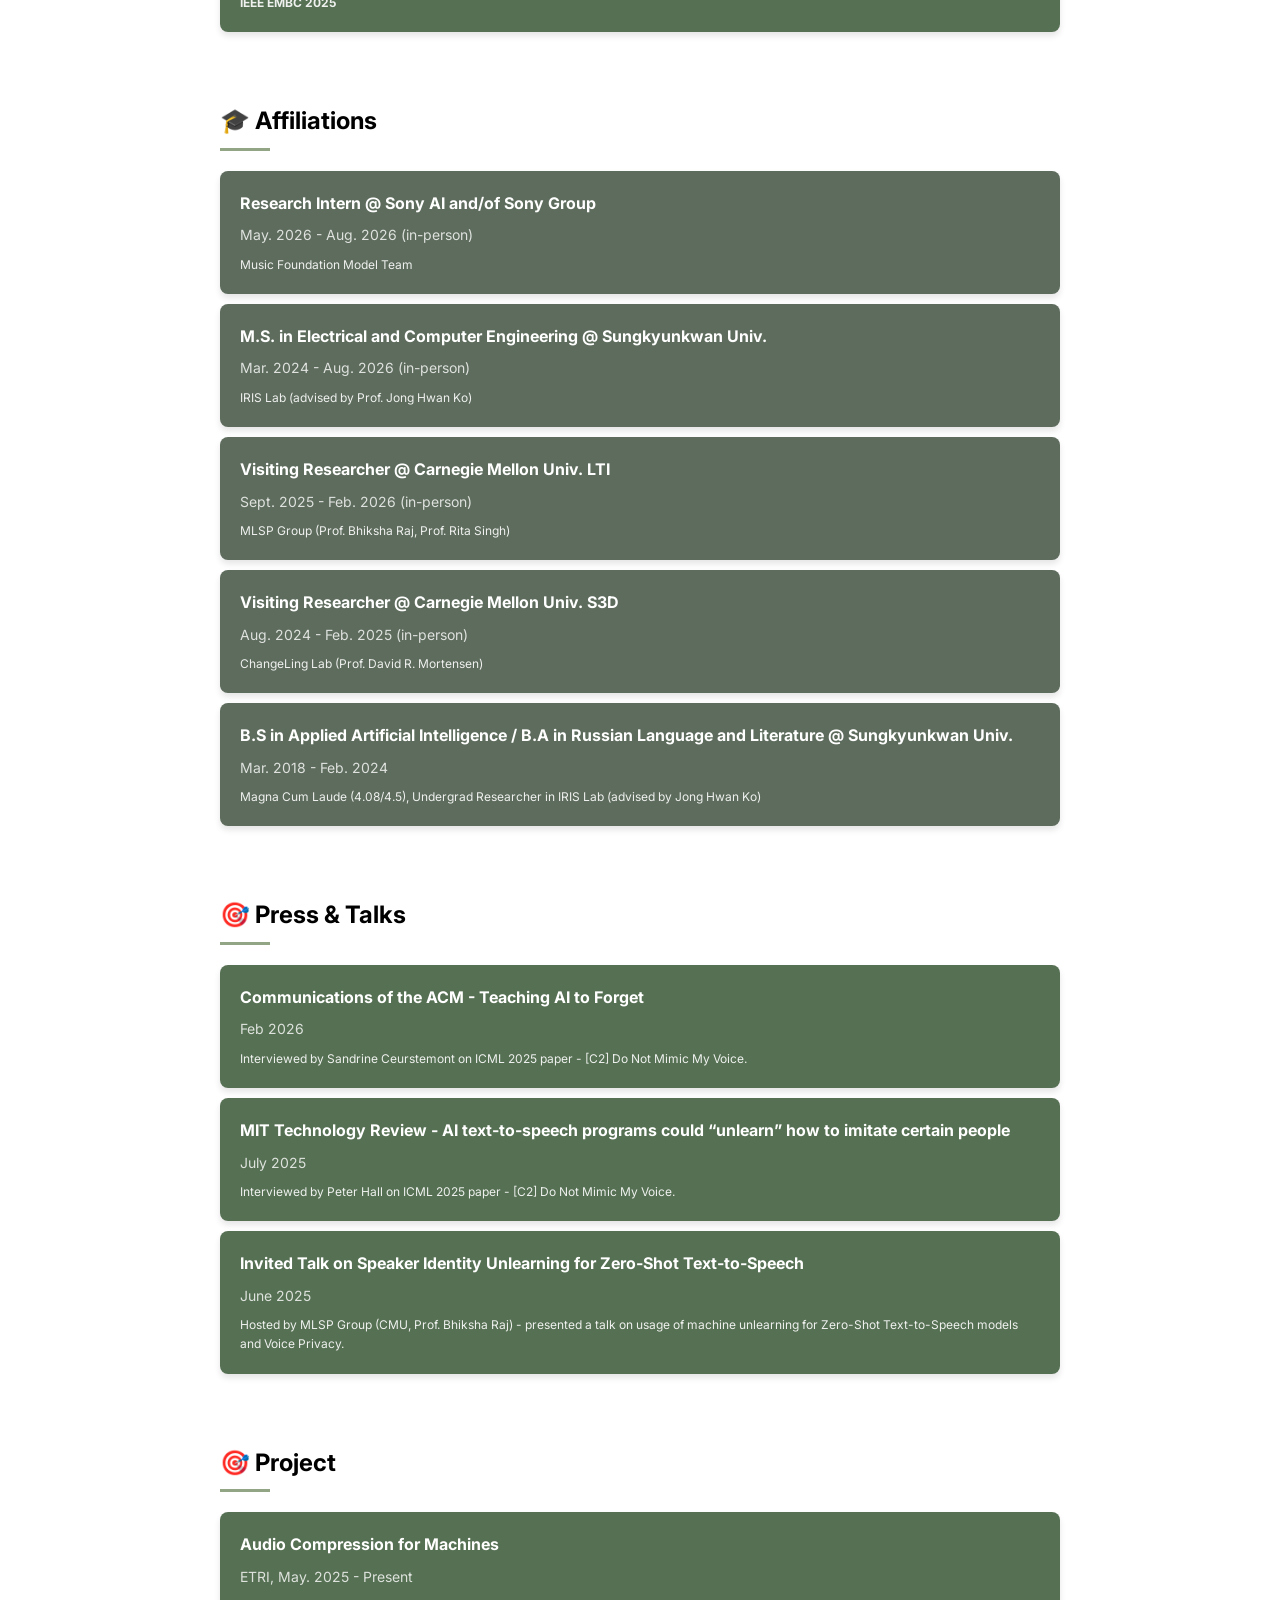
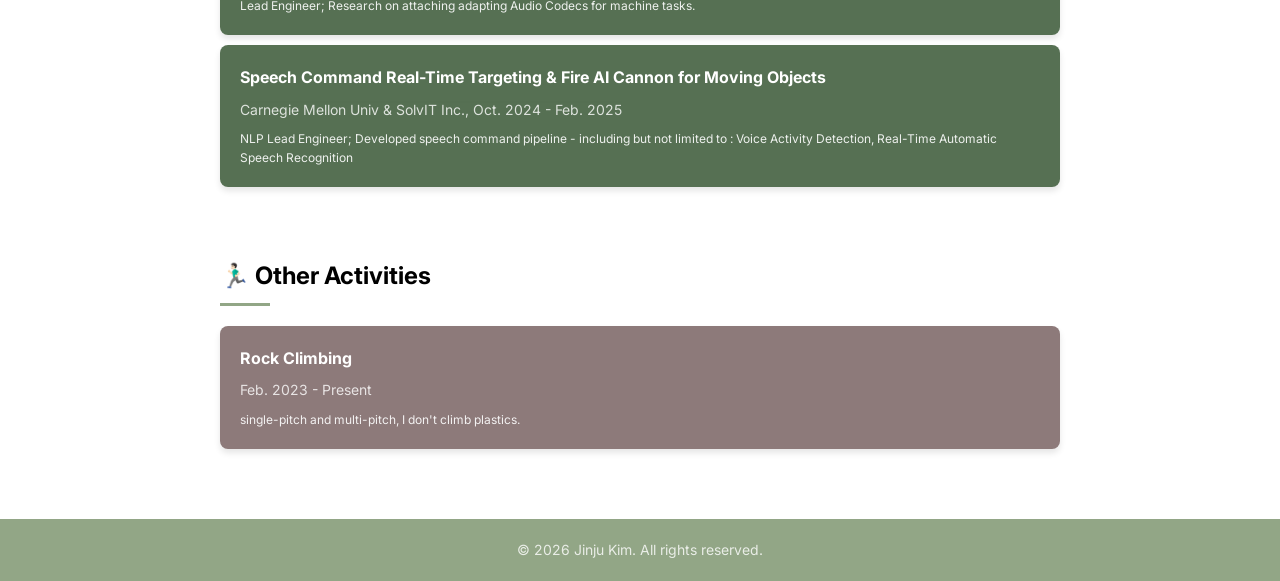
==== commit f790dfde: "weird typo" ====
--- a/index.html
+++ b/index.html
@@ -556,7 +556,7 @@
                         <div class="card clickable" onclick="openModal('pub7')">
                 <div class="card-content">
                     <h3 class="card-title">Distilling Diffusion Score Discrepancy for Efficient Training Data Attribution</h3>
-                    <div class="card-date">Sijia Liu, Joan Serra, Kin Wai Cheuk, <strong>Jinju Kim</strong>, Woosung Choi, Yukara Ikemiya, Wei-Hsiang Liao, Jiaqi W Ma, and Yuki Mitsufuji</div>
+                    <div class="card-date">Shixuan Liu, Joan Serra, Kin Wai Cheuk, <strong>Jinju Kim</strong>, Woosung Choi, Yukara Ikemiya, Wei-Hsiang Liao, Jiaqi W Ma, and Yuki Mitsufuji</div>
                     <p class="card-description"><strong>arxiv preprint</strong></p>
                 </div>
             </div>
@@ -746,7 +746,7 @@
             </div>
             <div class="modal-body">
                 <h3>Authors</h3>
-                Sijia Liu, Joan Serra, Kin Wai Cheuk, <p><span class="highlight">Jinju Kim</span>, Woosung Choi, Yukara Ikemiya, Wei-Hsiang Liao, Jiaqi W Ma, and Yuki Mitsufuji</p>
+                Shixuan Liu, Joan Serra, Kin Wai Cheuk, <p><span class="highlight">Jinju Kim</span>, Woosung Choi, Yukara Ikemiya, Wei-Hsiang Liao, Jiaqi W Ma, and Yuki Mitsufuji</p>
                 
                 <h3>Abstract</h3>
                 <p>to be updated</p>
